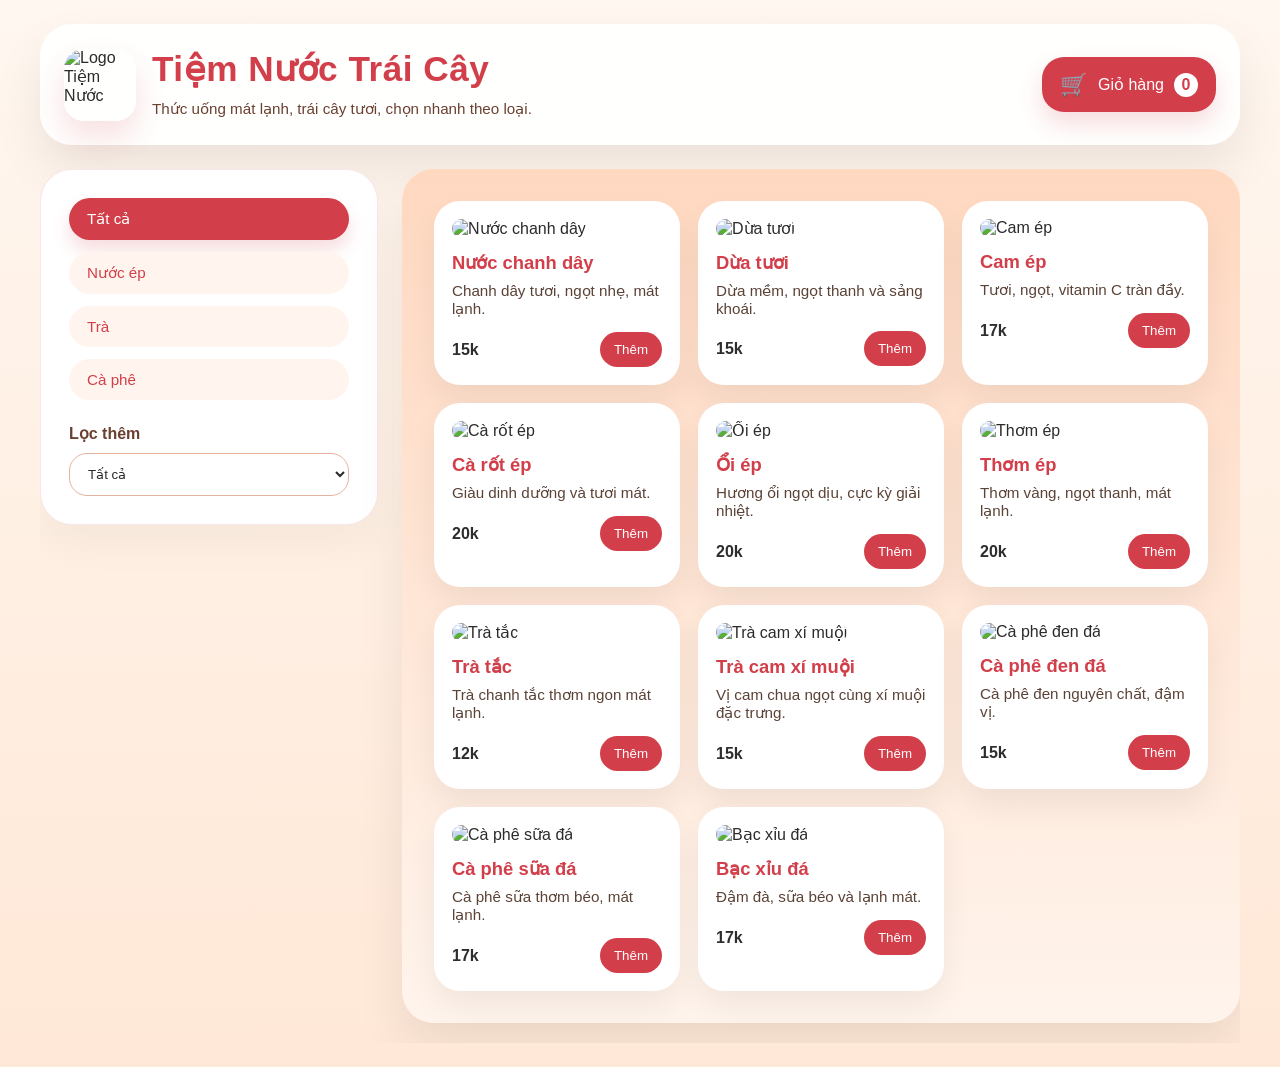
==== index.html @ 35d9d75a "Rename index to index.html" ====
<!DOCTYPE html>
<html lang="vi">
<head>
  <meta charset="UTF-8">
  <title>Tiệm Nước Trái Cây</title>
  <style>
    .layout-content {
      display:flex;
      justify-content:center;
      align-items:flex-start;
      gap:24px;
      margin-top:24px;
      overflow-x:auto;
      padding-bottom:20px;
    }
    .layout-content > * {
      flex-shrink:0;
    }
    .filter-btn {
      border:none;
      border-radius:999px;
      padding:12px 18px;
      background:#fff5ee;
      color:#d23f4a;
      cursor:pointer;
      font-size:0.95rem;
      text-align:left;
      transition:all .2s ease;
      width:100%;
    }
    .filter-btn.active {
      background:#d23f4a;
      color:#fff;
      box-shadow:0 10px 18px rgba(210,63,74,0.18);
    }
    .filter-btn:hover {
      background:#f9e1dc;
    }
    @media (max-width:920px) {
      .layout-content {
        padding-bottom:12px;
      }
      .filter-btn {
        padding:12px 16px;
      }
      main {
        min-width:320px;
      }
    }
  </style>
</head>
<body style="margin:0;padding:0;font-family:Arial,sans-serif;background:linear-gradient(180deg,#fff7f0,#ffe8d7);color:#2b2b2b;">
  <div style="max-width:1200px;margin:0 auto;padding:24px;">
    <div style="display:flex;align-items:center;justify-content:space-between;gap:16px;flex-wrap:wrap;padding:24px;background:rgba(255,255,255,0.96);border-radius:32px;box-shadow:0 24px 50px rgba(0,0,0,0.08);">
      <div style="display:flex;align-items:center;gap:16px;">
        <img src="https://th.bing.com/th/id/OIP.J33JmvIC4Eu_Cgkf01WVtgHaFj?w=240&h=180&c=7&r=0&o=7&pid=1.7&rm=3" alt="Logo Tiệm Nước" style="width:72px;height:72px;object-fit:cover;border-radius:20px;box-shadow:0 16px 30px rgba(210,63,74,0.16);">
        <div>
          <h1 style="margin:0;font-size:2.2rem;color:#d23f4a;letter-spacing:0.5px;">Tiệm Nước Trái Cây</h1>
          <p style="margin:8px 0 0;font-size:0.95rem;line-height:1.6;color:#6b4031;">Thức uống mát lạnh, trái cây tươi, chọn nhanh theo loại.</p>
        </div>
      </div>
      <button id="cartToggle" onclick="toggleCart()" style="border:none;border-radius:22px;padding:14px 18px;background:#d23f4a;color:#fff;font-size:1rem;cursor:pointer;display:flex;align-items:center;gap:10px;box-shadow:0 12px 24px rgba(210,63,74,0.18);">
        <span style="font-size:1.4rem;">🛒</span>
        Giỏ hàng
        <span id="cartCount" style="min-width:24px;height:24px;border-radius:999px;background:#fff;color:#d23f4a;display:inline-flex;align-items:center;justify-content:center;font-weight:700;">0</span>
      </button>
    </div>

    <div class="layout-content">
      <aside style="flex:0 0 280px;min-width:260px;align-self:flex-start;background:#ffffff;border:1px solid rgba(210,63,74,0.12);border-radius:32px;box-shadow:0 20px 40px rgba(0,0,0,0.04);padding:28px;">
        <div style="display:flex;flex-direction:column;gap:12px;">
          <button class="filter-btn active" data-filter="all" onclick="setFilter('all')">Tất cả</button>
          <button class="filter-btn" data-filter="nuocep" onclick="setFilter('nuocep')">Nước ép</button>
          <button class="filter-btn" data-filter="tra" onclick="setFilter('tra')">Trà</button>
          <button class="filter-btn" data-filter="caphe" onclick="setFilter('caphe')">Cà phê</button>
        </div>
        <div style="margin-top:24px;display:flex;flex-direction:column;gap:10px;">
          <span style="font-weight:700;color:#6b4031;">Lọc thêm</span>
          <select id="menuFilter" onchange="filterMenu()" style="border:1px solid #e6b39c;border-radius:18px;padding:12px 14px;background:#fff;color:#2b2b2b;outline:none;">
            <option value="all">Tất cả</option>
            <option value="nuocep">Nước ép</option>
            <option value="tra">Trà</option>
            <option value="caphe">Cà phê</option>
          </select>
        </div>
      </aside>
      <main style="flex:1 1 760px;min-width:360px;max-width:780px;background:linear-gradient(180deg,#ffd8c0,#fff4ec);border-radius:32px;box-shadow:0 24px 50px rgba(0,0,0,0.08);padding:32px;">
        <div style="display:grid;grid-template-columns:repeat(auto-fit,minmax(220px,1fr));gap:18px;">
          <div data-type="nuocep" style="background:#ffffff;border-radius:26px;padding:18px;box-shadow:0 16px 32px rgba(0,0,0,0.06);">
            <img src="https://th.bing.com/th/id/OIP.jwuM4VEmPQnR3x4G4Q0QvgHaG9?w=169&h=180&c=7&r=0&o=7&pid=1.7&rm=3" alt="Nước chanh dây" style="width:100%;height:160px;object-fit:cover;border-radius:18px;margin-bottom:14px;">
            <h3 style="margin:0 0 8px;font-size:1.15rem;color:#d23f4a;">Nước chanh dây</h3>
            <p style="margin:0 0 14px;font-size:0.95rem;color:#5b4236;">Chanh dây tươi, ngọt nhẹ, mát lạnh.</p>
            <div style="display:flex;align-items:center;justify-content:space-between;">
              <span style="font-weight:700;color:#2d2d2d;">15k</span>
              <button onclick="addToCart(1)" style="border:none;border-radius:18px;padding:10px 14px;background:#d23f4a;color:#fff;cursor:pointer;">Thêm</button>
            </div>
          </div>

          <div data-type="nuocep" style="background:#ffffff;border-radius:26px;padding:18px;box-shadow:0 16px 32px rgba(0,0,0,0.06);">
            <img src="https://th.bing.com/th/id/OIP.JiEyyrwuKXGueAkPKhQmHQHaEe?w=270&h=180&c=7&r=0&o=7&pid=1.7&rm=3" alt="Dừa tươi" style="width:100%;height:160px;object-fit:cover;border-radius:18px;margin-bottom:14px;">
            <h3 style="margin:0 0 8px;font-size:1.15rem;color:#d23f4a;">Dừa tươi</h3>
            <p style="margin:0 0 14px;font-size:0.95rem;color:#5b4236;">Dừa mềm, ngọt thanh và sảng khoái.</p>
            <div style="display:flex;align-items:center;justify-content:space-between;">
              <span style="font-weight:700;color:#2d2d2d;">15k</span>
              <button onclick="addToCart(2)" style="border:none;border-radius:18px;padding:10px 14px;background:#d23f4a;color:#fff;cursor:pointer;">Thêm</button>
            </div>
          </div>

          <div data-type="nuocep" style="background:#ffffff;border-radius:26px;padding:18px;box-shadow:0 16px 32px rgba(0,0,0,0.06);">
            <img src="https://th.bing.com/th/id/OIP.hlACdrWMzdIUoNM8AUCiGAHaHa?w=172&h=180&c=7&r=0&o=7&pid=1.7&rm=3" alt="Cam ép" style="width:100%;height:160px;object-fit:cover;border-radius:18px;margin-bottom:14px;">
            <h3 style="margin:0 0 8px;font-size:1.15rem;color:#d23f4a;">Cam ép</h3>
            <p style="margin:0 0 14px;font-size:0.95rem;color:#5b4236;">Tươi, ngọt, vitamin C tràn đầy.</p>
            <div style="display:flex;align-items:center;justify-content:space-between;">
              <span style="font-weight:700;color:#2d2d2d;">17k</span>
              <button onclick="addToCart(3)" style="border:none;border-radius:18px;padding:10px 14px;background:#d23f4a;color:#fff;cursor:pointer;">Thêm</button>
            </div>
          </div>

          <div data-type="nuocep" style="background:#ffffff;border-radius:26px;padding:18px;box-shadow:0 16px 32px rgba(0,0,0,0.06);">
            <img src="https://th.bing.com/th/id/OIP.qPPpiTloRExidFSoCx5R-QHaHa?w=177&h=180&c=7&r=0&o=7&pid=1.7&rm=3" alt="Cà rốt ép" style="width:100%;height:160px;object-fit:cover;border-radius:18px;margin-bottom:14px;">
            <h3 style="margin:0 0 8px;font-size:1.15rem;color:#d23f4a;">Cà rốt ép</h3>
            <p style="margin:0 0 14px;font-size:0.95rem;color:#5b4236;">Giàu dinh dưỡng và tươi mát.</p>
            <div style="display:flex;align-items:center;justify-content:space-between;">
              <span style="font-weight:700;color:#2d2d2d;">20k</span>
              <button onclick="addToCart(4)" style="border:none;border-radius:18px;padding:10px 14px;background:#d23f4a;color:#fff;cursor:pointer;">Thêm</button>
            </div>
          </div>

          <div data-type="nuocep" style="background:#ffffff;border-radius:26px;padding:18px;box-shadow:0 16px 32px rgba(0,0,0,0.06);">
            <img src="https://th.bing.com/th/id/OIP.dxMhvCuyzil9_KO-MO6NgAHaHa?w=168&h=180&c=7&r=0&o=7&pid=1.7&rm=3" alt="Ổi ép" style="width:100%;height:160px;object-fit:cover;border-radius:18px;margin-bottom:14px;">
            <h3 style="margin:0 0 8px;font-size:1.15rem;color:#d23f4a;">Ổi ép</h3>
            <p style="margin:0 0 14px;font-size:0.95rem;color:#5b4236;">Hương ổi ngọt dịu, cực kỳ giải nhiệt.</p>
            <div style="display:flex;align-items:center;justify-content:space-between;">
              <span style="font-weight:700;color:#2d2d2d;">20k</span>
              <button onclick="addToCart(5)" style="border:none;border-radius:18px;padding:10px 14px;background:#d23f4a;color:#fff;cursor:pointer;">Thêm</button>
            </div>
          </div>

          <div data-type="nuocep" style="background:#ffffff;border-radius:26px;padding:18px;box-shadow:0 16px 32px rgba(0,0,0,0.06);">
            <img src="https://th.bing.com/th/id/OIP.6v3L7WFqKF0flKSfbwd4mgHaHa?w=169&h=180&c=7&r=0&o=7&pid=1.7&rm=3" alt="Thơm ép" style="width:100%;height:160px;object-fit:cover;border-radius:18px;margin-bottom:14px;">
            <h3 style="margin:0 0 8px;font-size:1.15rem;color:#d23f4a;">Thơm ép</h3>
            <p style="margin:0 0 14px;font-size:0.95rem;color:#5b4236;">Thơm vàng, ngọt thanh, mát lạnh.</p>
            <div style="display:flex;align-items:center;justify-content:space-between;">
              <span style="font-weight:700;color:#2d2d2d;">20k</span>
              <button onclick="addToCart(6)" style="border:none;border-radius:18px;padding:10px 14px;background:#d23f4a;color:#fff;cursor:pointer;">Thêm</button>
            </div>
          </div>

          <div data-type="tra" style="background:#ffffff;border-radius:26px;padding:18px;box-shadow:0 16px 32px rgba(0,0,0,0.06);">
            <img src="https://th.bing.com/th/id/OIP.B-AR5C_JGCEeHVrVWMo_ZQHaGN?w=221&h=185&c=7&r=0&o=7&pid=1.7&rm=3" alt="Trà tắc" style="width:100%;height:160px;object-fit:cover;border-radius:18px;margin-bottom:14px;">
            <h3 style="margin:0 0 8px;font-size:1.15rem;color:#d23f4a;">Trà tắc</h3>
            <p style="margin:0 0 14px;font-size:0.95rem;color:#5b4236;">Trà chanh tắc thơm ngon mát lạnh.</p>
            <div style="display:flex;align-items:center;justify-content:space-between;">
              <span style="font-weight:700;color:#2d2d2d;">12k</span>
              <button onclick="addToCart(7)" style="border:none;border-radius:18px;padding:10px 14px;background:#d23f4a;color:#fff;cursor:pointer;">Thêm</button>
            </div>
          </div>

          <div data-type="tra" style="background:#ffffff;border-radius:26px;padding:18px;box-shadow:0 16px 32px rgba(0,0,0,0.06);">
            <img src="https://th.bing.com/th/id/OIP.jS9dQAaBUliE9P_aq2gpVgHaHa?w=187&h=187&c=7&r=0&o=7&pid=1.7&rm=3" alt="Trà cam xí muội" style="width:100%;height:160px;object-fit:cover;border-radius:18px;margin-bottom:14px;">
            <h3 style="margin:0 0 8px;font-size:1.15rem;color:#d23f4a;">Trà cam xí muội</h3>
            <p style="margin:0 0 14px;font-size:0.95rem;color:#5b4236;">Vị cam chua ngọt cùng xí muội đặc trưng.</p>
            <div style="display:flex;align-items:center;justify-content:space-between;">
              <span style="font-weight:700;color:#2d2d2d;">15k</span>
              <button onclick="addToCart(8)" style="border:none;border-radius:18px;padding:10px 14px;background:#d23f4a;color:#fff;cursor:pointer;">Thêm</button>
            </div>
          </div>

          <div data-type="caphe" style="background:#ffffff;border-radius:26px;padding:18px;box-shadow:0 16px 32px rgba(0,0,0,0.06);">
            <img src="https://th.bing.com/th/id/OIP.UpnafN6KCbFifo2Z20qZAwHaHa?w=220&h=220&c=7&r=0&o=7&pid=1.7&rm=3" alt="Cà phê đen đá" style="width:100%;height:160px;object-fit:cover;border-radius:18px;margin-bottom:14px;">
            <h3 style="margin:0 0 8px;font-size:1.15rem;color:#d23f4a;">Cà phê đen đá</h3>
            <p style="margin:0 0 14px;font-size:0.95rem;color:#5b4236;">Cà phê đen nguyên chất, đậm vị.</p>
            <div style="display:flex;align-items:center;justify-content:space-between;">
              <span style="font-weight:700;color:#2d2d2d;">15k</span>
              <button onclick="addToCart(9)" style="border:none;border-radius:18px;padding:10px 14px;background:#d23f4a;color:#fff;cursor:pointer;">Thêm</button>
            </div>
          </div>

          <div data-type="caphe" style="background:#ffffff;border-radius:26px;padding:18px;box-shadow:0 16px 32px rgba(0,0,0,0.06);">
            <img src="https://th.bing.com/th/id/OIP.-kwobbU7-_CkAir5ejO4vgHaFy?w=223&h=180&c=7&r=0&o=7&pid=1.7&rm=3" alt="Cà phê sữa đá" style="width:100%;height:160px;object-fit:cover;border-radius:18px;margin-bottom:14px;">
            <h3 style="margin:0 0 8px;font-size:1.15rem;color:#d23f4a;">Cà phê sữa đá</h3>
            <p style="margin:0 0 14px;font-size:0.95rem;color:#5b4236;">Cà phê sữa thơm béo, mát lạnh.</p>
            <div style="display:flex;align-items:center;justify-content:space-between;">
              <span style="font-weight:700;color:#2d2d2d;">17k</span>
              <button onclick="addToCart(10)" style="border:none;border-radius:18px;padding:10px 14px;background:#d23f4a;color:#fff;cursor:pointer;">Thêm</button>
            </div>
          </div>

          <div data-type="caphe" style="background:#ffffff;border-radius:26px;padding:18px;box-shadow:0 16px 32px rgba(0,0,0,0.06);">
            <img src="https://th.bing.com/th/id/OIP.xYqI-RkLi3UaRXbtypn37wHaHa?w=198&h=198&c=7&r=0&o=7&pid=1.7&rm=3" alt="Bạc xỉu đá" style="width:100%;height:160px;object-fit:cover;border-radius:18px;margin-bottom:14px;">
            <h3 style="margin:0 0 8px;font-size:1.15rem;color:#d23f4a;">Bạc xỉu đá</h3>
            <p style="margin:0 0 14px;font-size:0.95rem;color:#5b4236;">Đậm đà, sữa béo và lạnh mát.</p>
            <div style="display:flex;align-items:center;justify-content:space-between;">
              <span style="font-weight:700;color:#2d2d2d;">17k</span>
              <button onclick="addToCart(11)" style="border:none;border-radius:18px;padding:10px 14px;background:#d23f4a;color:#fff;cursor:pointer;">Thêm</button>
            </div>
          </div>
        </div>
      </div>

    </div>
  </div>

  <div id="cartOverlay" style="display:none;position:fixed;inset:0;background:rgba(0,0,0,0.45);backdrop-filter:blur(3px);z-index:999;align-items:center;justify-content:center;padding:24px;">
    <div style="width:100%;max-width:420px;background:#ffffff;border-radius:32px;box-shadow:0 32px 72px rgba(0,0,0,0.18);padding:28px;position:relative;">
      <button onclick="toggleCart()" style="position:absolute;top:18px;right:18px;border:none;background:transparent;color:#d23f4a;font-size:1.6rem;cursor:pointer;">×</button>
      <h2 style="margin:0 0 14px;font-size:1.7rem;color:#d23f4a;">Giỏ hàng</h2>
      <div id="cartItems" style="min-height:260px;"></div>
      <div style="margin-top:18px;padding:18px;border-radius:24px;background:#fff0e8;color:#6b3d35;">
        <p style="margin:0 0 8px;font-weight:700;font-size:1rem;">Tổng cộng</p>
        <p id="cartTotal" style="margin:0;font-size:1.6rem;">0k</p>
      </div>
      <button id="checkoutBtn" onclick="checkout()" style="width:100%;margin-top:18px;border:none;border-radius:24px;padding:16px 0;background:#d23f4a;color:#ffffff;font-size:1rem;cursor:pointer;">Thanh toán</button>
      <div id="checkoutMessage" style="margin-top:16px;padding:14px;border-radius:20px;background:#f8fff4;color:#2f6622;display:none;"></div>
    </div>
  </div>

  <script>
    const items = [
      {id:1,name:'Nước chanh dây',price:15},
      {id:2,name:'Dừa tươi',price:15},
      {id:3,name:'Cam ép',price:17},
      {id:4,name:'Cà rốt ép',price:20},
      {id:5,name:'Ổi ép',price:20},
      {id:6,name:'Thơm ép',price:20},
      {id:7,name:'Trà tắc',price:12},
      {id:8,name:'Trà cam xí muội',price:15},
      {id:9,name:'Cà phê đen đá',price:15},
      {id:10,name:'Cà phê sữa đá',price:17},
      {id:11,name:'Bạc xỉu đá',price:17}
    ];
    const cart = {};
    const cartItemsEl = document.getElementById('cartItems');
    const cartTotalEl = document.getElementById('cartTotal');
    const checkoutMessageEl = document.getElementById('checkoutMessage');
    const cartOverlayEl = document.getElementById('cartOverlay');
    const cartCountEl = document.getElementById('cartCount');
    const menuFilterEl = document.getElementById('menuFilter');
    const productCards = document.querySelectorAll('[data-type]');
    const filterButtons = document.querySelectorAll('.filter-btn');

    function setFilter(type) {
      menuFilterEl.value = type;
      updateFilterButtons(type);
      filterMenu();
    }

    function updateFilterButtons(type) {
      filterButtons.forEach(btn => {
        btn.classList.toggle('active', btn.dataset.filter === type);
      });
    }

    function filterMenu() {
      const type = menuFilterEl.value;
      updateFilterButtons(type);
      productCards.forEach(card => {
        card.style.display = type === 'all' || card.dataset.type === type ? 'block' : 'none';
      });
    }

    function renderCart() {
      const entries = Object.entries(cart);
      if (entries.length === 0) {
        cartItemsEl.innerHTML = '<p style="margin:0;color:#6f5a52;">Giỏ hàng trống. Chọn món bạn thích nhé!</p>';
      } else {
        cartItemsEl.innerHTML = entries.map(([id, qty]) => {
          const item = items.find(i => i.id === Number(id));
          return '<div style="margin-bottom:14px;padding:14px;border-radius:22px;background:#fff4ea;display:flex;align-items:center;justify-content:space-between;">' +
            '<div><div style="font-weight:700;color:#2d2d2d;">' + item.name + '</div>' +
            '<div style="font-size:0.9rem;color:#6b4a42;margin-top:4px;">' + qty + ' x ' + item.price + 'k</div></div>' +
            '<div style="display:flex;align-items:center;gap:8px;">' +
            '<button onclick="removeFromCart(' + item.id + ')" style="border:none;border-radius:14px;padding:8px 10px;background:#ffb4a0;color:#7a3028;cursor:pointer;">-</button>' +
            '<button onclick="addToCart(' + item.id + ')" style="border:none;border-radius:14px;padding:8px 10px;background:#d23f4a;color:#fff;cursor:pointer;">+</button>' +
            '</div></div>';
        }).join('');
      }
      const total = entries.reduce((sum,[id,qty]) => {
        const item = items.find(i => i.id === Number(id));
        return sum + item.price * qty;
      }, 0);
      cartTotalEl.textContent = total + 'k';
      cartCountEl.textContent = entries.reduce((sum,[,qty]) => sum + qty, 0);
      checkoutMessageEl.style.display = 'none';
    }

    function addToCart(id) {
      cart[id] = (cart[id] || 0) + 1;
      renderCart();
    }

    function removeFromCart(id) {
      if (!cart[id]) return;
      cart[id]--;
      if (cart[id] === 0) delete cart[id];
      renderCart();
    }

    function toggleCart() {
      cartOverlayEl.style.display = cartOverlayEl.style.display === 'flex' ? 'none' : 'flex';
    }

    function checkout() {
      const entries = Object.entries(cart);
      if (entries.length === 0) {
        checkoutMessageEl.style.display = 'block';
        checkoutMessageEl.textContent = 'Giỏ hàng trống, vui lòng thêm món trước khi thanh toán.';
        checkoutMessageEl.style.background = '#fff2f2';
        checkoutMessageEl.style.color = '#9d2a2a';
        return;
      }
      let summary = 'Bạn đã đặt:\n';
      let total = 0;
      entries.forEach(([id,qty]) => {
        const item = items.find(i => i.id === Number(id));
        summary += qty + ' x ' + item.name + ' (' + item.price + 'k)\n';
        total += item.price * qty;
      });
      summary += 'Tổng: ' + total + 'k';
      checkoutMessageEl.style.display = 'block';
      checkoutMessageEl.style.background = '#f0fff3';
      checkoutMessageEl.style.color = '#1f5d28';
      checkoutMessageEl.textContent = 'Cảm ơn bạn đã mua hàng! ' + summary.replace(/\n/g, ' • ');
      Object.keys(cart).forEach(k => delete cart[k]);
      renderCart();
    }

    renderCart();
    filterMenu();
  </script>
</body>
</html>
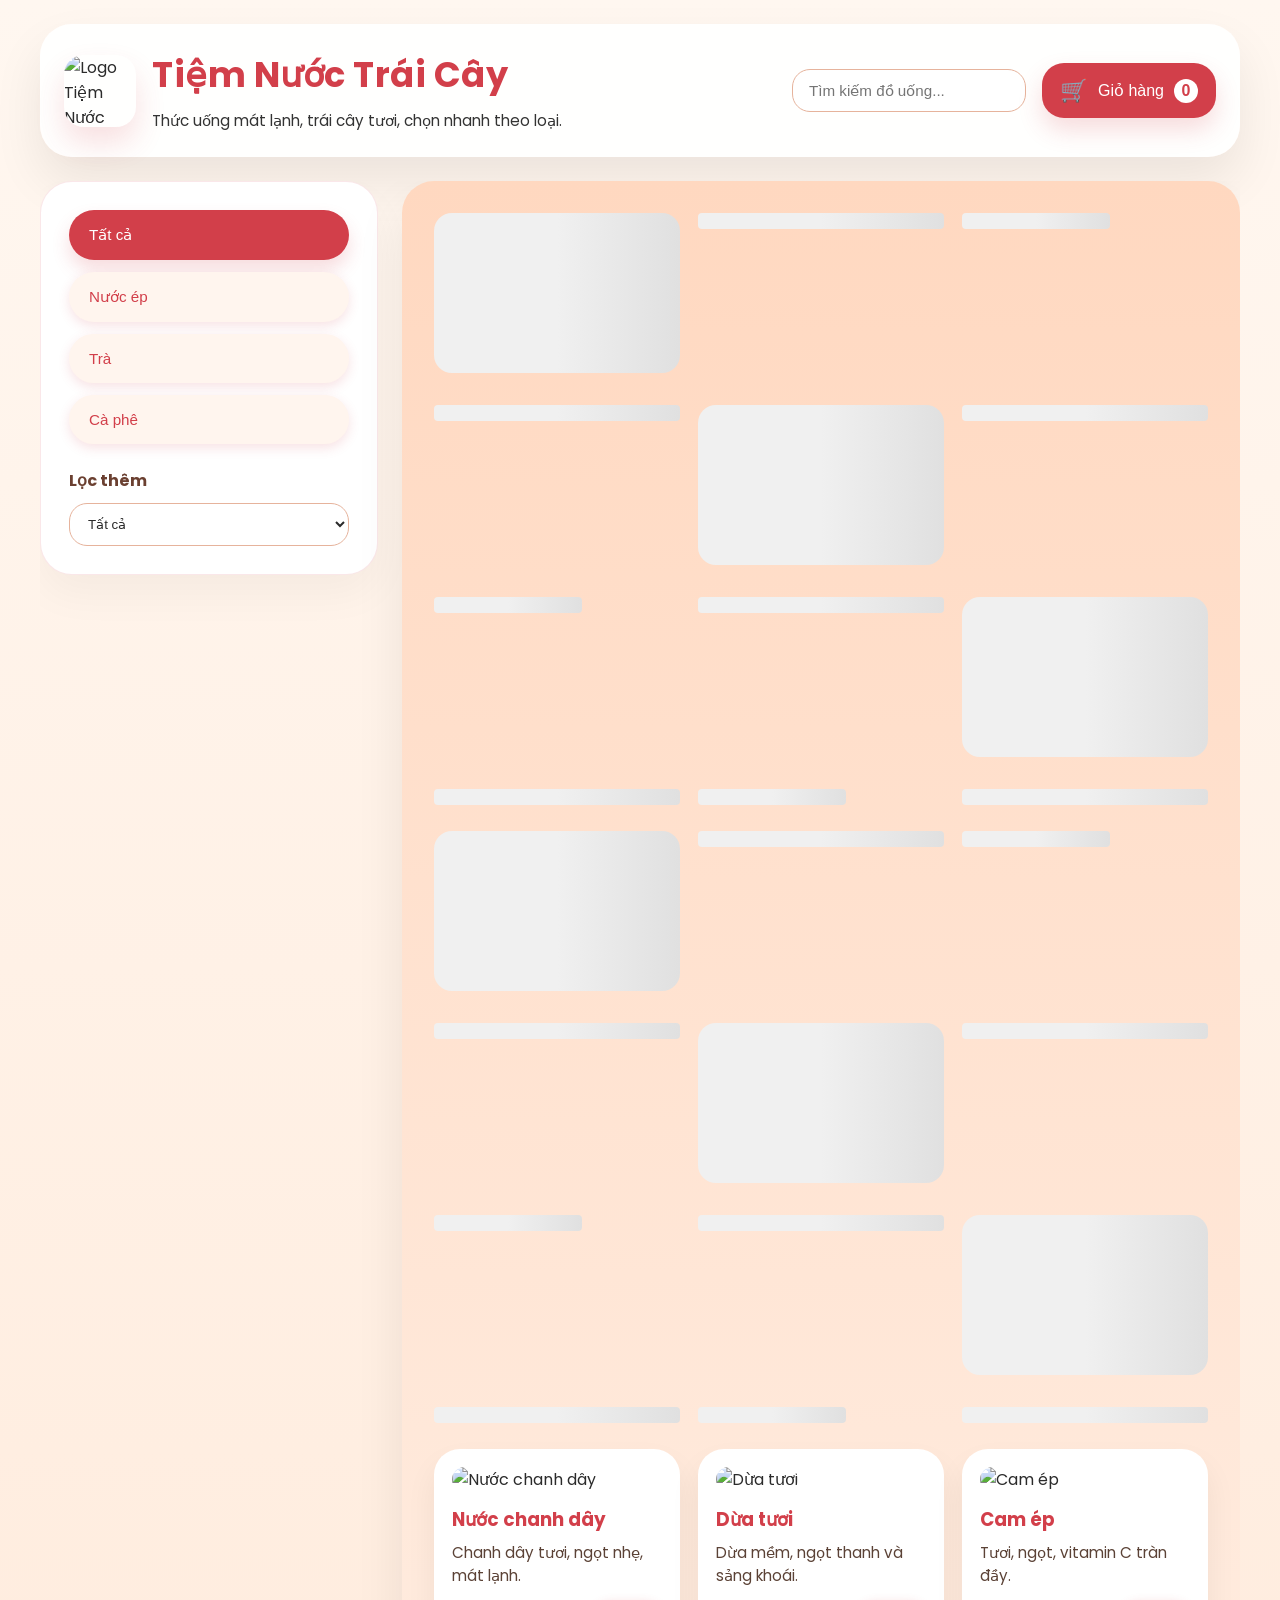
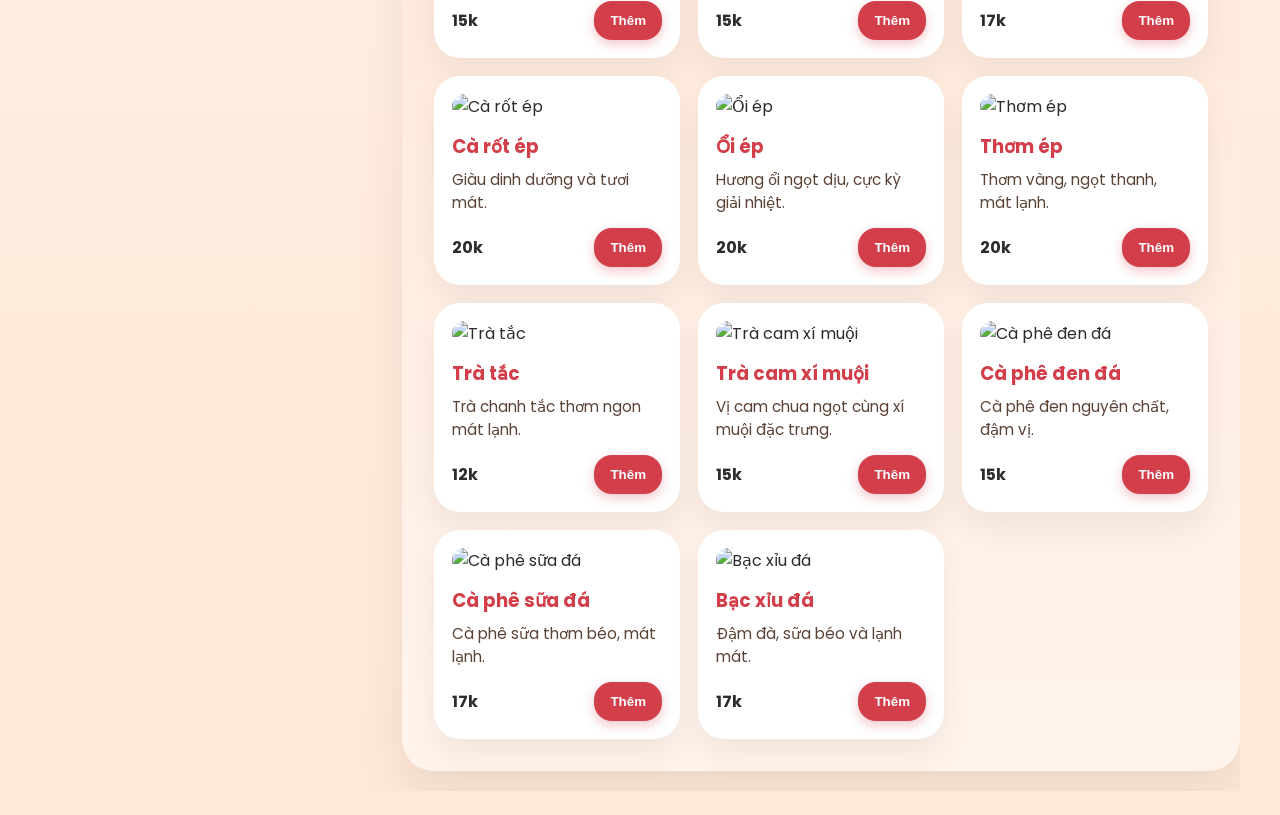
==== commit e84be3e2: "Enhance UI with styles and search functionality Updated styles and structure for improved UI. Added " ====
--- a/index.html
+++ b/index.html
@@ -3,6 +3,7 @@
 <head>
   <meta charset="UTF-8">
   <title>Tiệm Nước Trái Cây</title>
+  <link href="https://fonts.googleapis.com/css2?family=Poppins:wght@400;500;600;700&display=swap" rel="stylesheet">
   <style>
     .layout-content {
       display:flex;
@@ -19,14 +20,15 @@
     .filter-btn {
       border:none;
       border-radius:999px;
-      padding:12px 18px;
+      padding:16px 20px;
       background:#fff5ee;
       color:#d23f4a;
       cursor:pointer;
       font-size:0.95rem;
       text-align:left;
-      transition:all .2s ease;
+      transition:all .3s ease;
       width:100%;
+      box-shadow:0 4px 12px rgba(210,63,74,0.15);
     }
     .filter-btn.active {
       background:#d23f4a;
@@ -35,35 +37,120 @@
     }
     .filter-btn:hover {
       background:#f9e1dc;
+      transform: scale(1.05);
+    }
+    .add-btn {
+      border:none;
+      border-radius:18px;
+      padding:12px 16px;
+      background:#d23f4a;
+      color:#fff;
+      cursor:pointer;
+      font-weight:600;
+      transition:all .3s ease;
+      box-shadow:0 4px 12px rgba(210,63,74,0.3);
+    }
+    .add-btn:hover {
+      transform: scale(1.05);
+      box-shadow:0 6px 20px rgba(210,63,74,0.4);
+    }
+    div[data-type] {
+      box-shadow:0 8px 24px rgba(0,0,0,0.1);
+    }
+    .search-input {
+      border:1px solid #e6b39c;
+      border-radius:18px;
+      padding:12px 16px;
+      background:#fff;
+      color:#2b2b2b;
+      outline:none;
+      font-size:0.95rem;
+      width:200px;
+      transition:all .3s ease;
+    }
+    .search-input:focus {
+      border-color:#d23f4a;
+      box-shadow:0 0 0 3px rgba(210,63,74,0.1);
+    }
+    .skeleton {
+      background:linear-gradient(90deg, #f0f0f0 25%, #e0e0e0 50%, #f0f0f0 75%);
+      background-size:200% 100%;
+      animation:skeleton-loading 1.5s infinite;
+    }
+    @keyframes skeleton-loading {
+      0% { background-position:200% 0; }
+      100% { background-position:-200% 0; }
+    }
+    .skeleton-card {
+      height:160px;
+      border-radius:18px;
+      margin-bottom:14px;
+    }
+    .skeleton-text {
+      height:1rem;
+      border-radius:4px;
+      margin-bottom:8px;
+    }
+    .skeleton-text.short {
+      width:60%;
     }
     @media (max-width:920px) {
       .layout-content {
         padding-bottom:12px;
       }
       .filter-btn {
-        padding:12px 16px;
+        padding:16px 18px;
       }
       main {
         min-width:320px;
       }
+      .search-input {
+        width:150px;
+      }
+    }
+    @media (max-width:768px) {
+      .layout-content {
+        flex-direction:column;
+        gap:20px;
+      }
+      aside {
+        flex:0 0 auto;
+        width:100%;
+        min-width:0;
+      }
+      main {
+        flex:1 1 auto;
+        min-width:0;
+      }
+      main > div {
+        grid-template-columns:repeat(auto-fit,minmax(180px,1fr));
+        gap:16px;
+      }
+      .search-input {
+        width:100%;
+        max-width:300px;
+      }
     }
   </style>
 </head>
-<body style="margin:0;padding:0;font-family:Arial,sans-serif;background:linear-gradient(180deg,#fff7f0,#ffe8d7);color:#2b2b2b;">
+<body style="margin:0;padding:0;font-family:'Poppins',Arial,sans-serif;background:linear-gradient(180deg,#fff7f0,#ffe8d7);color:#2b2b2b;">
   <div style="max-width:1200px;margin:0 auto;padding:24px;">
     <div style="display:flex;align-items:center;justify-content:space-between;gap:16px;flex-wrap:wrap;padding:24px;background:rgba(255,255,255,0.96);border-radius:32px;box-shadow:0 24px 50px rgba(0,0,0,0.08);">
       <div style="display:flex;align-items:center;gap:16px;">
-        <img src="https://th.bing.com/th/id/OIP.J33JmvIC4Eu_Cgkf01WVtgHaFj?w=240&h=180&c=7&r=0&o=7&pid=1.7&rm=3" alt="Logo Tiệm Nước" style="width:72px;height:72px;object-fit:cover;border-radius:20px;box-shadow:0 16px 30px rgba(210,63,74,0.16);">
+        <img src="https://th.bing.com/th/id/OIP.J33JmvIC4Eu_Cgkf01WVtgHaFj?w=240&h=180&c=7&r=0&o=7&pid=1.7&rm=3" alt="Logo Tiệm Nước Trái Cây" style="width:72px;height:72px;object-fit:cover;border-radius:20px;box-shadow:0 16px 30px rgba(210,63,74,0.16);">
         <div>
           <h1 style="margin:0;font-size:2.2rem;color:#d23f4a;letter-spacing:0.5px;">Tiệm Nước Trái Cây</h1>
-          <p style="margin:8px 0 0;font-size:0.95rem;line-height:1.6;color:#6b4031;">Thức uống mát lạnh, trái cây tươi, chọn nhanh theo loại.</p>
+          <p style="margin:8px 0 0;font-size:0.95rem;line-height:1.6;color:#333;">Thức uống mát lạnh, trái cây tươi, chọn nhanh theo loại.</p>
         </div>
       </div>
-      <button id="cartToggle" onclick="toggleCart()" style="border:none;border-radius:22px;padding:14px 18px;background:#d23f4a;color:#fff;font-size:1rem;cursor:pointer;display:flex;align-items:center;gap:10px;box-shadow:0 12px 24px rgba(210,63,74,0.18);">
-        <span style="font-size:1.4rem;">🛒</span>
-        Giỏ hàng
-        <span id="cartCount" style="min-width:24px;height:24px;border-radius:999px;background:#fff;color:#d23f4a;display:inline-flex;align-items:center;justify-content:center;font-weight:700;">0</span>
-      </button>
+      <div style="display:flex;align-items:center;gap:16px;">
+        <input type="text" id="searchInput" class="search-input" placeholder="Tìm kiếm đồ uống..." aria-label="Tìm kiếm đồ uống">
+        <button id="cartToggle" onclick="toggleCart()" style="border:none;border-radius:22px;padding:14px 18px;background:#d23f4a;color:#fff;font-size:1rem;cursor:pointer;display:flex;align-items:center;gap:10px;box-shadow:0 12px 24px rgba(210,63,74,0.18);" aria-label="Mở giỏ hàng">
+          <span style="font-size:1.4rem;">🛒</span>
+          Giỏ hàng
+          <span id="cartCount" style="min-width:24px;height:24px;border-radius:999px;background:#fff;color:#d23f4a;display:inline-flex;align-items:center;justify-content:center;font-weight:700;" aria-label="Số lượng trong giỏ hàng">0</span>
+        </button>
+      </div>
     </div>
 
     <div class="layout-content">
@@ -86,13 +173,37 @@
       </aside>
       <main style="flex:1 1 760px;min-width:360px;max-width:780px;background:linear-gradient(180deg,#ffd8c0,#fff4ec);border-radius:32px;box-shadow:0 24px 50px rgba(0,0,0,0.08);padding:32px;">
         <div style="display:grid;grid-template-columns:repeat(auto-fit,minmax(220px,1fr));gap:18px;">
+          <div class="skeleton-card skeleton"></div>
+          <div class="skeleton-text skeleton"></div>
+          <div class="skeleton-text short skeleton"></div>
+          <div class="skeleton-text skeleton"></div>
+          <div class="skeleton-card skeleton"></div>
+          <div class="skeleton-text skeleton"></div>
+          <div class="skeleton-text short skeleton"></div>
+          <div class="skeleton-text skeleton"></div>
+          <div class="skeleton-card skeleton"></div>
+          <div class="skeleton-text skeleton"></div>
+          <div class="skeleton-text short skeleton"></div>
+          <div class="skeleton-text skeleton"></div>
+          <div class="skeleton-card skeleton"></div>
+          <div class="skeleton-text skeleton"></div>
+          <div class="skeleton-text short skeleton"></div>
+          <div class="skeleton-text skeleton"></div>
+          <div class="skeleton-card skeleton"></div>
+          <div class="skeleton-text skeleton"></div>
+          <div class="skeleton-text short skeleton"></div>
+          <div class="skeleton-text skeleton"></div>
+          <div class="skeleton-card skeleton"></div>
+          <div class="skeleton-text skeleton"></div>
+          <div class="skeleton-text short skeleton"></div>
+          <div class="skeleton-text skeleton"></div>
           <div data-type="nuocep" style="background:#ffffff;border-radius:26px;padding:18px;box-shadow:0 16px 32px rgba(0,0,0,0.06);">
             <img src="https://th.bing.com/th/id/OIP.jwuM4VEmPQnR3x4G4Q0QvgHaG9?w=169&h=180&c=7&r=0&o=7&pid=1.7&rm=3" alt="Nước chanh dây" style="width:100%;height:160px;object-fit:cover;border-radius:18px;margin-bottom:14px;">
             <h3 style="margin:0 0 8px;font-size:1.15rem;color:#d23f4a;">Nước chanh dây</h3>
             <p style="margin:0 0 14px;font-size:0.95rem;color:#5b4236;">Chanh dây tươi, ngọt nhẹ, mát lạnh.</p>
             <div style="display:flex;align-items:center;justify-content:space-between;">
               <span style="font-weight:700;color:#2d2d2d;">15k</span>
-              <button onclick="addToCart(1)" style="border:none;border-radius:18px;padding:10px 14px;background:#d23f4a;color:#fff;cursor:pointer;">Thêm</button>
+              <button onclick="addToCart(1)" class="add-btn">Thêm</button>
             </div>
           </div>
 
@@ -102,7 +213,7 @@
             <p style="margin:0 0 14px;font-size:0.95rem;color:#5b4236;">Dừa mềm, ngọt thanh và sảng khoái.</p>
             <div style="display:flex;align-items:center;justify-content:space-between;">
               <span style="font-weight:700;color:#2d2d2d;">15k</span>
-              <button onclick="addToCart(2)" style="border:none;border-radius:18px;padding:10px 14px;background:#d23f4a;color:#fff;cursor:pointer;">Thêm</button>
+              <button onclick="addToCart(2)" class="add-btn">Thêm</button>
             </div>
           </div>
 
@@ -112,7 +223,7 @@
             <p style="margin:0 0 14px;font-size:0.95rem;color:#5b4236;">Tươi, ngọt, vitamin C tràn đầy.</p>
             <div style="display:flex;align-items:center;justify-content:space-between;">
               <span style="font-weight:700;color:#2d2d2d;">17k</span>
-              <button onclick="addToCart(3)" style="border:none;border-radius:18px;padding:10px 14px;background:#d23f4a;color:#fff;cursor:pointer;">Thêm</button>
+              <button onclick="addToCart(3)" class="add-btn">Thêm</button>
             </div>
           </div>
 
@@ -122,7 +233,7 @@
             <p style="margin:0 0 14px;font-size:0.95rem;color:#5b4236;">Giàu dinh dưỡng và tươi mát.</p>
             <div style="display:flex;align-items:center;justify-content:space-between;">
               <span style="font-weight:700;color:#2d2d2d;">20k</span>
-              <button onclick="addToCart(4)" style="border:none;border-radius:18px;padding:10px 14px;background:#d23f4a;color:#fff;cursor:pointer;">Thêm</button>
+              <button onclick="addToCart(4)" class="add-btn">Thêm</button>
             </div>
           </div>
 
@@ -132,7 +243,7 @@
             <p style="margin:0 0 14px;font-size:0.95rem;color:#5b4236;">Hương ổi ngọt dịu, cực kỳ giải nhiệt.</p>
             <div style="display:flex;align-items:center;justify-content:space-between;">
               <span style="font-weight:700;color:#2d2d2d;">20k</span>
-              <button onclick="addToCart(5)" style="border:none;border-radius:18px;padding:10px 14px;background:#d23f4a;color:#fff;cursor:pointer;">Thêm</button>
+              <button onclick="addToCart(5)" class="add-btn">Thêm</button>
             </div>
           </div>
 
@@ -142,7 +253,7 @@
             <p style="margin:0 0 14px;font-size:0.95rem;color:#5b4236;">Thơm vàng, ngọt thanh, mát lạnh.</p>
             <div style="display:flex;align-items:center;justify-content:space-between;">
               <span style="font-weight:700;color:#2d2d2d;">20k</span>
-              <button onclick="addToCart(6)" style="border:none;border-radius:18px;padding:10px 14px;background:#d23f4a;color:#fff;cursor:pointer;">Thêm</button>
+              <button onclick="addToCart(6)" class="add-btn">Thêm</button>
             </div>
           </div>
 
@@ -152,7 +263,7 @@
             <p style="margin:0 0 14px;font-size:0.95rem;color:#5b4236;">Trà chanh tắc thơm ngon mát lạnh.</p>
             <div style="display:flex;align-items:center;justify-content:space-between;">
               <span style="font-weight:700;color:#2d2d2d;">12k</span>
-              <button onclick="addToCart(7)" style="border:none;border-radius:18px;padding:10px 14px;background:#d23f4a;color:#fff;cursor:pointer;">Thêm</button>
+              <button onclick="addToCart(7)" class="add-btn">Thêm</button>
             </div>
           </div>
 
@@ -162,7 +273,7 @@
             <p style="margin:0 0 14px;font-size:0.95rem;color:#5b4236;">Vị cam chua ngọt cùng xí muội đặc trưng.</p>
             <div style="display:flex;align-items:center;justify-content:space-between;">
               <span style="font-weight:700;color:#2d2d2d;">15k</span>
-              <button onclick="addToCart(8)" style="border:none;border-radius:18px;padding:10px 14px;background:#d23f4a;color:#fff;cursor:pointer;">Thêm</button>
+              <button onclick="addToCart(8)" class="add-btn">Thêm</button>
             </div>
           </div>
 
@@ -172,7 +283,7 @@
             <p style="margin:0 0 14px;font-size:0.95rem;color:#5b4236;">Cà phê đen nguyên chất, đậm vị.</p>
             <div style="display:flex;align-items:center;justify-content:space-between;">
               <span style="font-weight:700;color:#2d2d2d;">15k</span>
-              <button onclick="addToCart(9)" style="border:none;border-radius:18px;padding:10px 14px;background:#d23f4a;color:#fff;cursor:pointer;">Thêm</button>
+              <button onclick="addToCart(9)" class="add-btn">Thêm</button>
             </div>
           </div>
 
@@ -182,7 +293,7 @@
             <p style="margin:0 0 14px;font-size:0.95rem;color:#5b4236;">Cà phê sữa thơm béo, mát lạnh.</p>
             <div style="display:flex;align-items:center;justify-content:space-between;">
               <span style="font-weight:700;color:#2d2d2d;">17k</span>
-              <button onclick="addToCart(10)" style="border:none;border-radius:18px;padding:10px 14px;background:#d23f4a;color:#fff;cursor:pointer;">Thêm</button>
+              <button onclick="addToCart(10)" class="add-btn">Thêm</button>
             </div>
           </div>
 
@@ -192,7 +303,7 @@
             <p style="margin:0 0 14px;font-size:0.95rem;color:#5b4236;">Đậm đà, sữa béo và lạnh mát.</p>
             <div style="display:flex;align-items:center;justify-content:space-between;">
               <span style="font-weight:700;color:#2d2d2d;">17k</span>
-              <button onclick="addToCart(11)" style="border:none;border-radius:18px;padding:10px 14px;background:#d23f4a;color:#fff;cursor:pointer;">Thêm</button>
+              <button onclick="addToCart(11)" class="add-btn">Thêm</button>
             </div>
           </div>
         </div>
@@ -211,6 +322,21 @@
         <p id="cartTotal" style="margin:0;font-size:1.6rem;">0k</p>
       </div>
       <button id="checkoutBtn" onclick="checkout()" style="width:100%;margin-top:18px;border:none;border-radius:24px;padding:16px 0;background:#d23f4a;color:#ffffff;font-size:1rem;cursor:pointer;">Thanh toán</button>
+      <div id="paymentOptions" style="display:none;margin-top:18px;padding:18px;border-radius:24px;background:#fff4ea;color:#6b3d35;">
+        <p style="margin:0 0 12px;font-weight:700;font-size:1rem;color:#d23f4a;">Chọn phương thức thanh toán</p>
+        <div style="display:flex;gap:12px;flex-wrap:wrap;">
+          <button onclick="choosePayment('cash')" style="flex:1 1 140px;border:none;border-radius:20px;padding:12px 14px;background:#f0c6b5;color:#7a2a24;cursor:pointer;">Tiền mặt</button>
+          <button onclick="choosePayment('transfer')" style="flex:1 1 140px;border:none;border-radius:20px;padding:12px 14px;background:#d23f4a;color:#fff;cursor:pointer;">Chuyển khoản</button>
+        </div>
+        <div id="paymentDetails" style="display:none;margin-top:18px;padding:16px;border-radius:22px;background:#ffffff;border:1px solid rgba(210,63,74,0.16);">
+          <p style="margin:0 0 10px;font-weight:700;color:#d23f4a;">Chuyển khoản bằng mã QR</p>
+          <img id="qrImage" src="image/qr.png" alt="QR chuyển khoản" style="width:100%;max-width:240px;border-radius:18px;display:block;margin:0 auto 14px;">
+          <p style="margin:0;font-weight:700;">THAI VIET HOANG</p>
+          <p style="margin:4px 0 0;font-size:0.95rem;">Tài khoản: 102883045825</p>
+          <p style="margin:4px 0 0;font-size:0.95rem;">VietinBank - CN Lâm Đồng - PGD Phan Đình Phùng</p>
+          <button onclick="confirmTransfer()" style="margin-top:14px;width:100%;border:none;border-radius:20px;padding:12px 14px;background:#d23f4a;color:#fff;cursor:pointer;">Tôi đã chuyển khoản</button>
+        </div>
+      </div>
       <div id="checkoutMessage" style="margin-top:16px;padding:14px;border-radius:20px;background:#f8fff4;color:#2f6622;display:none;"></div>
     </div>
   </div>
@@ -233,11 +359,15 @@
     const cartItemsEl = document.getElementById('cartItems');
     const cartTotalEl = document.getElementById('cartTotal');
     const checkoutMessageEl = document.getElementById('checkoutMessage');
+    const paymentOptionsEl = document.getElementById('paymentOptions');
+    const paymentDetailsEl = document.getElementById('paymentDetails');
+    const qrImageEl = document.getElementById('qrImage');
     const cartOverlayEl = document.getElementById('cartOverlay');
     const cartCountEl = document.getElementById('cartCount');
     const menuFilterEl = document.getElementById('menuFilter');
     const productCards = document.querySelectorAll('[data-type]');
     const filterButtons = document.querySelectorAll('.filter-btn');
+    const searchInputEl = document.getElementById('searchInput');
 
     function setFilter(type) {
       menuFilterEl.value = type;
@@ -259,10 +389,59 @@
       });
     }
 
+    function filterSearch() {
+      const query = searchInputEl.value.toLowerCase();
+      productCards.forEach(card => {
+        const name = card.querySelector('h3').textContent.toLowerCase();
+        const desc = card.querySelector('p').textContent.toLowerCase();
+        card.style.display = name.includes(query) || desc.includes(query) ? 'block' : 'none';
+      });
+    }
+
+    function setFilter(type) {
+      menuFilterEl.value = type;
+      updateFilterButtons(type);
+      filterMenu();
+    }
+
+    function updateFilterButtons(type) {
+      filterButtons.forEach(btn => {
+        btn.classList.toggle('active', btn.dataset.filter === type);
+      });
+    }
+
+    function filterMenu() {
+      const type = menuFilterEl.value;
+      updateFilterButtons(type);
+      productCards.forEach(card => {
+        card.style.display = type === 'all' || card.dataset.type === type ? 'block' : 'none';
+      });
+    }
+
+    function choosePayment(method) {
+      checkoutMessageEl.style.display = 'none';
+      if (method === 'cash') {
+        paymentDetailsEl.style.display = 'none';
+        checkoutMessageEl.style.display = 'block';
+        checkoutMessageEl.style.background = '#fff7e7';
+        checkoutMessageEl.style.color = '#7a4a2b';
+        checkoutMessageEl.textContent = 'Bạn đã chọn thanh toán bằng tiền mặt. Nhân viên sẽ liên hệ để xác nhận đơn hàng.';
+        setTimeout(toggleCart, 3000);
+      } else if (method === 'transfer') {
+        paymentDetailsEl.style.display = 'block';
+        checkoutMessageEl.style.display = 'block';
+        checkoutMessageEl.style.background = '#f0fff3';
+        checkoutMessageEl.style.color = '#1f5d28';
+        checkoutMessageEl.textContent = 'Quét mã QR để chuyển khoản hoặc dùng thông tin ngân hàng bên dưới.';
+      }
+    }
+
     function renderCart() {
       const entries = Object.entries(cart);
       if (entries.length === 0) {
         cartItemsEl.innerHTML = '<p style="margin:0;color:#6f5a52;">Giỏ hàng trống. Chọn món bạn thích nhé!</p>';
+        paymentOptionsEl.style.display = 'none';
+        paymentDetailsEl.style.display = 'none';
       } else {
         cartItemsEl.innerHTML = entries.map(([id, qty]) => {
           const item = items.find(i => i.id === Number(id));
@@ -300,33 +479,22 @@
       cartOverlayEl.style.display = cartOverlayEl.style.display === 'flex' ? 'none' : 'flex';
     }
 
-    function checkout() {
-      const entries = Object.entries(cart);
-      if (entries.length === 0) {
-        checkoutMessageEl.style.display = 'block';
-        checkoutMessageEl.textContent = 'Giỏ hàng trống, vui lòng thêm món trước khi thanh toán.';
-        checkoutMessageEl.style.background = '#fff2f2';
-        checkoutMessageEl.style.color = '#9d2a2a';
-        return;
-      }
-      let summary = 'Bạn đã đặt:\n';
-      let total = 0;
-      entries.forEach(([id,qty]) => {
-        const item = items.find(i => i.id === Number(id));
-        summary += qty + ' x ' + item.name + ' (' + item.price + 'k)\n';
-        total += item.price * qty;
-      });
-      summary += 'Tổng: ' + total + 'k';
-      checkoutMessageEl.style.display = 'block';
+    function confirmTransfer() {
+      checkoutMessageEl.textContent = 'Cảm ơn bạn đã thanh toán. Nhân viên sẽ xác nhận đơn hàng.';
       checkoutMessageEl.style.background = '#f0fff3';
       checkoutMessageEl.style.color = '#1f5d28';
-      checkoutMessageEl.textContent = 'Cảm ơn bạn đã mua hàng! ' + summary.replace(/\n/g, ' • ');
-      Object.keys(cart).forEach(k => delete cart[k]);
-      renderCart();
+      checkoutMessageEl.style.display = 'block';
+      setTimeout(toggleCart, 2000);
     }
 
     renderCart();
     filterMenu();
+    searchInputEl.addEventListener('input', filterSearch);
+    window.addEventListener('load', () => {
+      setTimeout(() => {
+        document.querySelectorAll('.skeleton').forEach(el => el.remove());
+      }, 1500);
+    });
   </script>
 </body>
 </html>
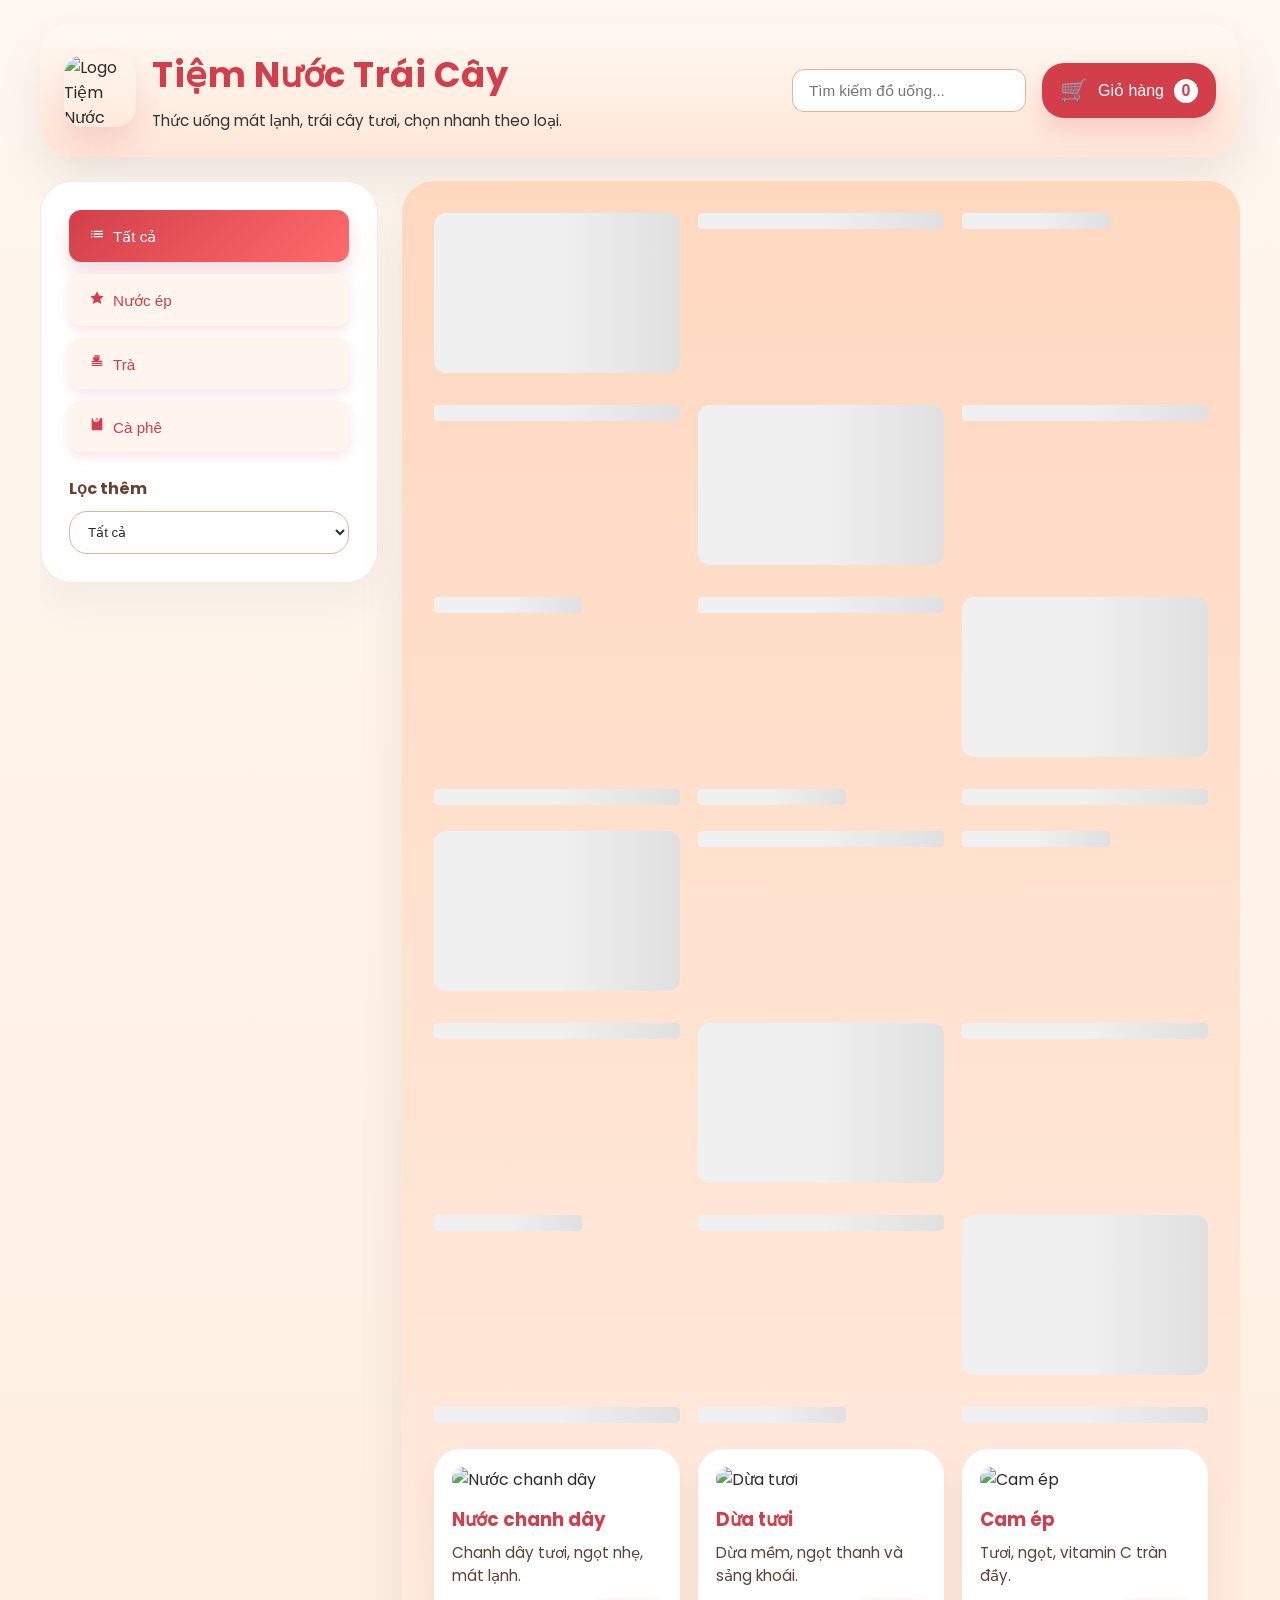
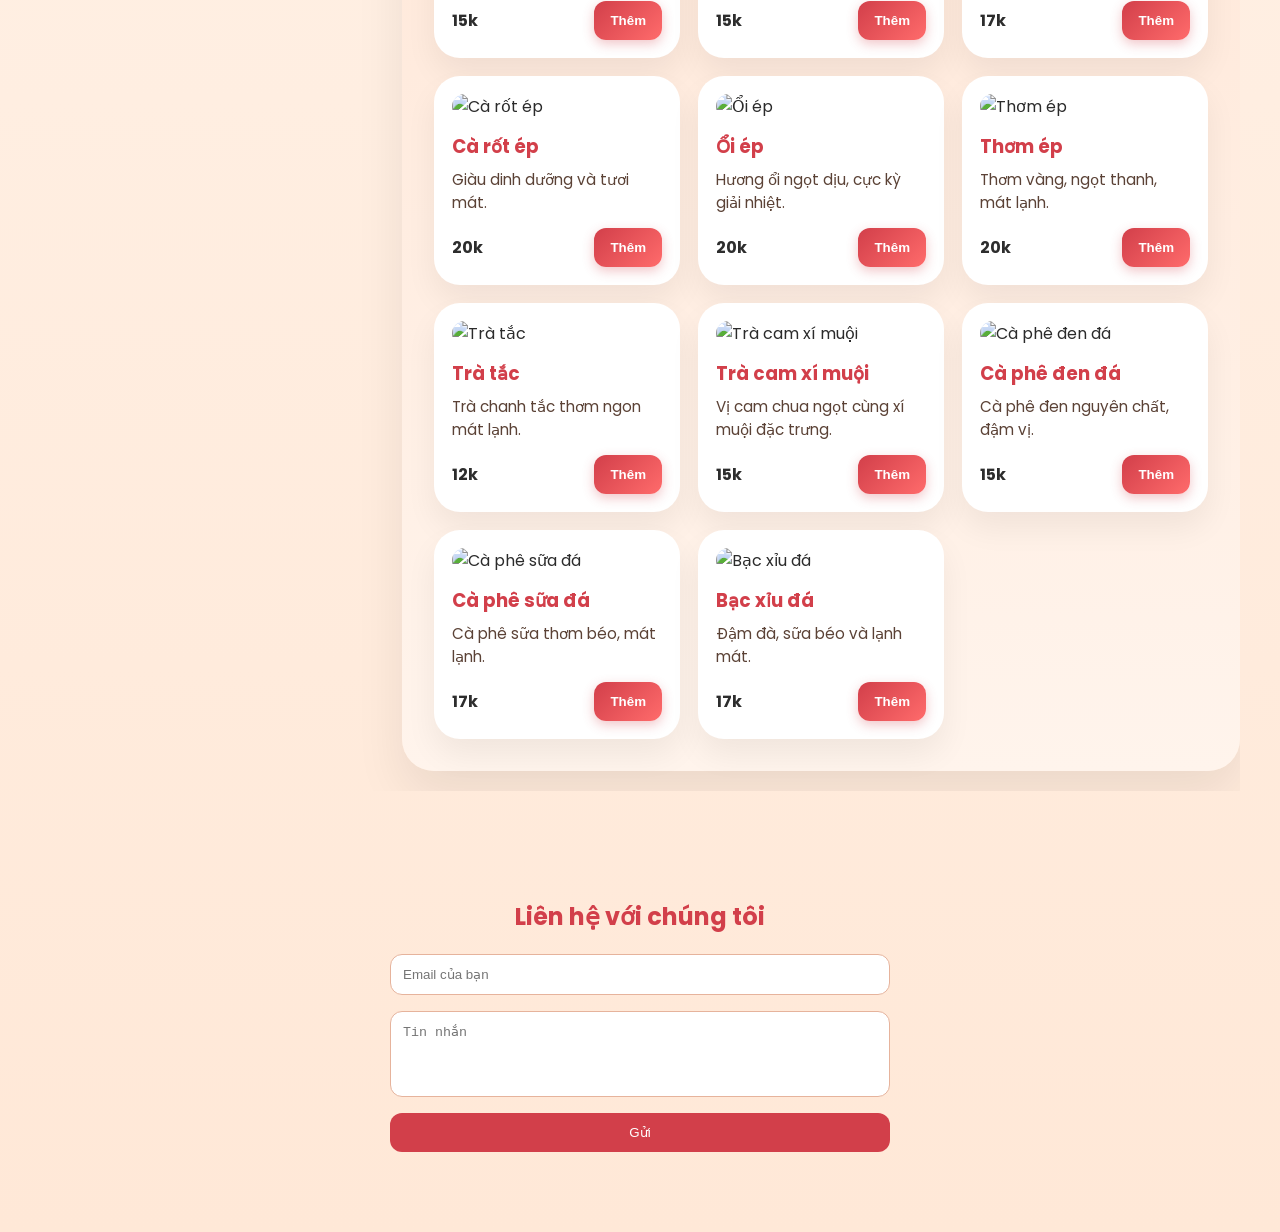
==== commit b15d1880: "Rename bandouong.html to index.html" ====
--- a/index.html
+++ b/index.html
@@ -1,500 +1,406 @@
-<!DOCTYPE html>
-<html lang="vi">
-<head>
-  <meta charset="UTF-8">
-  <title>Tiệm Nước Trái Cây</title>
-  <link href="https://fonts.googleapis.com/css2?family=Poppins:wght@400;500;600;700&display=swap" rel="stylesheet">
-  <style>
-    .layout-content {
-      display:flex;
-      justify-content:center;
-      align-items:flex-start;
-      gap:24px;
-      margin-top:24px;
-      overflow-x:auto;
-      padding-bottom:20px;
-    }
-    .layout-content > * {
-      flex-shrink:0;
-    }
-    .filter-btn {
-      border:none;
-      border-radius:999px;
-      padding:16px 20px;
-      background:#fff5ee;
-      color:#d23f4a;
-      cursor:pointer;
-      font-size:0.95rem;
-      text-align:left;
-      transition:all .3s ease;
-      width:100%;
-      box-shadow:0 4px 12px rgba(210,63,74,0.15);
-    }
-    .filter-btn.active {
-      background:#d23f4a;
-      color:#fff;
-      box-shadow:0 10px 18px rgba(210,63,74,0.18);
-    }
-    .filter-btn:hover {
-      background:#f9e1dc;
-      transform: scale(1.05);
-    }
-    .add-btn {
-      border:none;
-      border-radius:18px;
-      padding:12px 16px;
-      background:#d23f4a;
-      color:#fff;
-      cursor:pointer;
-      font-weight:600;
-      transition:all .3s ease;
-      box-shadow:0 4px 12px rgba(210,63,74,0.3);
-    }
-    .add-btn:hover {
-      transform: scale(1.05);
-      box-shadow:0 6px 20px rgba(210,63,74,0.4);
-    }
-    div[data-type] {
-      box-shadow:0 8px 24px rgba(0,0,0,0.1);
-    }
-    .search-input {
-      border:1px solid #e6b39c;
-      border-radius:18px;
-      padding:12px 16px;
-      background:#fff;
-      color:#2b2b2b;
-      outline:none;
-      font-size:0.95rem;
-      width:200px;
-      transition:all .3s ease;
-    }
-    .search-input:focus {
-      border-color:#d23f4a;
-      box-shadow:0 0 0 3px rgba(210,63,74,0.1);
-    }
-    .skeleton {
-      background:linear-gradient(90deg, #f0f0f0 25%, #e0e0e0 50%, #f0f0f0 75%);
-      background-size:200% 100%;
-      animation:skeleton-loading 1.5s infinite;
-    }
-    @keyframes skeleton-loading {
-      0% { background-position:200% 0; }
-      100% { background-position:-200% 0; }
-    }
-    .skeleton-card {
-      height:160px;
-      border-radius:18px;
-      margin-bottom:14px;
-    }
-    .skeleton-text {
-      height:1rem;
-      border-radius:4px;
-      margin-bottom:8px;
-    }
-    .skeleton-text.short {
-      width:60%;
-    }
-    @media (max-width:920px) {
-      .layout-content {
-        padding-bottom:12px;
-      }
-      .filter-btn {
-        padding:16px 18px;
-      }
-      main {
-        min-width:320px;
-      }
-      .search-input {
-        width:150px;
-      }
-    }
-    @media (max-width:768px) {
-      .layout-content {
-        flex-direction:column;
-        gap:20px;
-      }
-      aside {
-        flex:0 0 auto;
-        width:100%;
-        min-width:0;
-      }
-      main {
-        flex:1 1 auto;
-        min-width:0;
-      }
-      main > div {
-        grid-template-columns:repeat(auto-fit,minmax(180px,1fr));
-        gap:16px;
-      }
-      .search-input {
-        width:100%;
-        max-width:300px;
-      }
-    }
-  </style>
-</head>
-<body style="margin:0;padding:0;font-family:'Poppins',Arial,sans-serif;background:linear-gradient(180deg,#fff7f0,#ffe8d7);color:#2b2b2b;">
-  <div style="max-width:1200px;margin:0 auto;padding:24px;">
-    <div style="display:flex;align-items:center;justify-content:space-between;gap:16px;flex-wrap:wrap;padding:24px;background:rgba(255,255,255,0.96);border-radius:32px;box-shadow:0 24px 50px rgba(0,0,0,0.08);">
-      <div style="display:flex;align-items:center;gap:16px;">
-        <img src="https://th.bing.com/th/id/OIP.J33JmvIC4Eu_Cgkf01WVtgHaFj?w=240&h=180&c=7&r=0&o=7&pid=1.7&rm=3" alt="Logo Tiệm Nước Trái Cây" style="width:72px;height:72px;object-fit:cover;border-radius:20px;box-shadow:0 16px 30px rgba(210,63,74,0.16);">
-        <div>
-          <h1 style="margin:0;font-size:2.2rem;color:#d23f4a;letter-spacing:0.5px;">Tiệm Nước Trái Cây</h1>
-          <p style="margin:8px 0 0;font-size:0.95rem;line-height:1.6;color:#333;">Thức uống mát lạnh, trái cây tươi, chọn nhanh theo loại.</p>
-        </div>
-      </div>
-      <div style="display:flex;align-items:center;gap:16px;">
-        <input type="text" id="searchInput" class="search-input" placeholder="Tìm kiếm đồ uống..." aria-label="Tìm kiếm đồ uống">
-        <button id="cartToggle" onclick="toggleCart()" style="border:none;border-radius:22px;padding:14px 18px;background:#d23f4a;color:#fff;font-size:1rem;cursor:pointer;display:flex;align-items:center;gap:10px;box-shadow:0 12px 24px rgba(210,63,74,0.18);" aria-label="Mở giỏ hàng">
-          <span style="font-size:1.4rem;">🛒</span>
-          Giỏ hàng
-          <span id="cartCount" style="min-width:24px;height:24px;border-radius:999px;background:#fff;color:#d23f4a;display:inline-flex;align-items:center;justify-content:center;font-weight:700;" aria-label="Số lượng trong giỏ hàng">0</span>
-        </button>
-      </div>
-    </div>
-
-    <div class="layout-content">
-      <aside style="flex:0 0 280px;min-width:260px;align-self:flex-start;background:#ffffff;border:1px solid rgba(210,63,74,0.12);border-radius:32px;box-shadow:0 20px 40px rgba(0,0,0,0.04);padding:28px;">
-        <div style="display:flex;flex-direction:column;gap:12px;">
-          <button class="filter-btn active" data-filter="all" onclick="setFilter('all')">Tất cả</button>
-          <button class="filter-btn" data-filter="nuocep" onclick="setFilter('nuocep')">Nước ép</button>
-          <button class="filter-btn" data-filter="tra" onclick="setFilter('tra')">Trà</button>
-          <button class="filter-btn" data-filter="caphe" onclick="setFilter('caphe')">Cà phê</button>
-        </div>
-        <div style="margin-top:24px;display:flex;flex-direction:column;gap:10px;">
-          <span style="font-weight:700;color:#6b4031;">Lọc thêm</span>
-          <select id="menuFilter" onchange="filterMenu()" style="border:1px solid #e6b39c;border-radius:18px;padding:12px 14px;background:#fff;color:#2b2b2b;outline:none;">
-            <option value="all">Tất cả</option>
-            <option value="nuocep">Nước ép</option>
-            <option value="tra">Trà</option>
-            <option value="caphe">Cà phê</option>
-          </select>
-        </div>
-      </aside>
-      <main style="flex:1 1 760px;min-width:360px;max-width:780px;background:linear-gradient(180deg,#ffd8c0,#fff4ec);border-radius:32px;box-shadow:0 24px 50px rgba(0,0,0,0.08);padding:32px;">
-        <div style="display:grid;grid-template-columns:repeat(auto-fit,minmax(220px,1fr));gap:18px;">
-          <div class="skeleton-card skeleton"></div>
-          <div class="skeleton-text skeleton"></div>
-          <div class="skeleton-text short skeleton"></div>
-          <div class="skeleton-text skeleton"></div>
-          <div class="skeleton-card skeleton"></div>
-          <div class="skeleton-text skeleton"></div>
-          <div class="skeleton-text short skeleton"></div>
-          <div class="skeleton-text skeleton"></div>
-          <div class="skeleton-card skeleton"></div>
-          <div class="skeleton-text skeleton"></div>
-          <div class="skeleton-text short skeleton"></div>
-          <div class="skeleton-text skeleton"></div>
-          <div class="skeleton-card skeleton"></div>
-          <div class="skeleton-text skeleton"></div>
-          <div class="skeleton-text short skeleton"></div>
-          <div class="skeleton-text skeleton"></div>
-          <div class="skeleton-card skeleton"></div>
-          <div class="skeleton-text skeleton"></div>
-          <div class="skeleton-text short skeleton"></div>
-          <div class="skeleton-text skeleton"></div>
-          <div class="skeleton-card skeleton"></div>
-          <div class="skeleton-text skeleton"></div>
-          <div class="skeleton-text short skeleton"></div>
-          <div class="skeleton-text skeleton"></div>
-          <div data-type="nuocep" style="background:#ffffff;border-radius:26px;padding:18px;box-shadow:0 16px 32px rgba(0,0,0,0.06);">
-            <img src="https://th.bing.com/th/id/OIP.jwuM4VEmPQnR3x4G4Q0QvgHaG9?w=169&h=180&c=7&r=0&o=7&pid=1.7&rm=3" alt="Nước chanh dây" style="width:100%;height:160px;object-fit:cover;border-radius:18px;margin-bottom:14px;">
-            <h3 style="margin:0 0 8px;font-size:1.15rem;color:#d23f4a;">Nước chanh dây</h3>
-            <p style="margin:0 0 14px;font-size:0.95rem;color:#5b4236;">Chanh dây tươi, ngọt nhẹ, mát lạnh.</p>
-            <div style="display:flex;align-items:center;justify-content:space-between;">
-              <span style="font-weight:700;color:#2d2d2d;">15k</span>
-              <button onclick="addToCart(1)" class="add-btn">Thêm</button>
-            </div>
-          </div>
-
-          <div data-type="nuocep" style="background:#ffffff;border-radius:26px;padding:18px;box-shadow:0 16px 32px rgba(0,0,0,0.06);">
-            <img src="https://th.bing.com/th/id/OIP.JiEyyrwuKXGueAkPKhQmHQHaEe?w=270&h=180&c=7&r=0&o=7&pid=1.7&rm=3" alt="Dừa tươi" style="width:100%;height:160px;object-fit:cover;border-radius:18px;margin-bottom:14px;">
-            <h3 style="margin:0 0 8px;font-size:1.15rem;color:#d23f4a;">Dừa tươi</h3>
-            <p style="margin:0 0 14px;font-size:0.95rem;color:#5b4236;">Dừa mềm, ngọt thanh và sảng khoái.</p>
-            <div style="display:flex;align-items:center;justify-content:space-between;">
-              <span style="font-weight:700;color:#2d2d2d;">15k</span>
-              <button onclick="addToCart(2)" class="add-btn">Thêm</button>
-            </div>
-          </div>
-
-          <div data-type="nuocep" style="background:#ffffff;border-radius:26px;padding:18px;box-shadow:0 16px 32px rgba(0,0,0,0.06);">
-            <img src="https://th.bing.com/th/id/OIP.hlACdrWMzdIUoNM8AUCiGAHaHa?w=172&h=180&c=7&r=0&o=7&pid=1.7&rm=3" alt="Cam ép" style="width:100%;height:160px;object-fit:cover;border-radius:18px;margin-bottom:14px;">
-            <h3 style="margin:0 0 8px;font-size:1.15rem;color:#d23f4a;">Cam ép</h3>
-            <p style="margin:0 0 14px;font-size:0.95rem;color:#5b4236;">Tươi, ngọt, vitamin C tràn đầy.</p>
-            <div style="display:flex;align-items:center;justify-content:space-between;">
-              <span style="font-weight:700;color:#2d2d2d;">17k</span>
-              <button onclick="addToCart(3)" class="add-btn">Thêm</button>
-            </div>
-          </div>
-
-          <div data-type="nuocep" style="background:#ffffff;border-radius:26px;padding:18px;box-shadow:0 16px 32px rgba(0,0,0,0.06);">
-            <img src="https://th.bing.com/th/id/OIP.qPPpiTloRExidFSoCx5R-QHaHa?w=177&h=180&c=7&r=0&o=7&pid=1.7&rm=3" alt="Cà rốt ép" style="width:100%;height:160px;object-fit:cover;border-radius:18px;margin-bottom:14px;">
-            <h3 style="margin:0 0 8px;font-size:1.15rem;color:#d23f4a;">Cà rốt ép</h3>
-            <p style="margin:0 0 14px;font-size:0.95rem;color:#5b4236;">Giàu dinh dưỡng và tươi mát.</p>
-            <div style="display:flex;align-items:center;justify-content:space-between;">
-              <span style="font-weight:700;color:#2d2d2d;">20k</span>
-              <button onclick="addToCart(4)" class="add-btn">Thêm</button>
-            </div>
-          </div>
-
-          <div data-type="nuocep" style="background:#ffffff;border-radius:26px;padding:18px;box-shadow:0 16px 32px rgba(0,0,0,0.06);">
-            <img src="https://th.bing.com/th/id/OIP.dxMhvCuyzil9_KO-MO6NgAHaHa?w=168&h=180&c=7&r=0&o=7&pid=1.7&rm=3" alt="Ổi ép" style="width:100%;height:160px;object-fit:cover;border-radius:18px;margin-bottom:14px;">
-            <h3 style="margin:0 0 8px;font-size:1.15rem;color:#d23f4a;">Ổi ép</h3>
-            <p style="margin:0 0 14px;font-size:0.95rem;color:#5b4236;">Hương ổi ngọt dịu, cực kỳ giải nhiệt.</p>
-            <div style="display:flex;align-items:center;justify-content:space-between;">
-              <span style="font-weight:700;color:#2d2d2d;">20k</span>
-              <button onclick="addToCart(5)" class="add-btn">Thêm</button>
-            </div>
-          </div>
-
-          <div data-type="nuocep" style="background:#ffffff;border-radius:26px;padding:18px;box-shadow:0 16px 32px rgba(0,0,0,0.06);">
-            <img src="https://th.bing.com/th/id/OIP.6v3L7WFqKF0flKSfbwd4mgHaHa?w=169&h=180&c=7&r=0&o=7&pid=1.7&rm=3" alt="Thơm ép" style="width:100%;height:160px;object-fit:cover;border-radius:18px;margin-bottom:14px;">
-            <h3 style="margin:0 0 8px;font-size:1.15rem;color:#d23f4a;">Thơm ép</h3>
-            <p style="margin:0 0 14px;font-size:0.95rem;color:#5b4236;">Thơm vàng, ngọt thanh, mát lạnh.</p>
-            <div style="display:flex;align-items:center;justify-content:space-between;">
-              <span style="font-weight:700;color:#2d2d2d;">20k</span>
-              <button onclick="addToCart(6)" class="add-btn">Thêm</button>
-            </div>
-          </div>
-
-          <div data-type="tra" style="background:#ffffff;border-radius:26px;padding:18px;box-shadow:0 16px 32px rgba(0,0,0,0.06);">
-            <img src="https://th.bing.com/th/id/OIP.B-AR5C_JGCEeHVrVWMo_ZQHaGN?w=221&h=185&c=7&r=0&o=7&pid=1.7&rm=3" alt="Trà tắc" style="width:100%;height:160px;object-fit:cover;border-radius:18px;margin-bottom:14px;">
-            <h3 style="margin:0 0 8px;font-size:1.15rem;color:#d23f4a;">Trà tắc</h3>
-            <p style="margin:0 0 14px;font-size:0.95rem;color:#5b4236;">Trà chanh tắc thơm ngon mát lạnh.</p>
-            <div style="display:flex;align-items:center;justify-content:space-between;">
-              <span style="font-weight:700;color:#2d2d2d;">12k</span>
-              <button onclick="addToCart(7)" class="add-btn">Thêm</button>
-            </div>
-          </div>
-
-          <div data-type="tra" style="background:#ffffff;border-radius:26px;padding:18px;box-shadow:0 16px 32px rgba(0,0,0,0.06);">
-            <img src="https://th.bing.com/th/id/OIP.jS9dQAaBUliE9P_aq2gpVgHaHa?w=187&h=187&c=7&r=0&o=7&pid=1.7&rm=3" alt="Trà cam xí muội" style="width:100%;height:160px;object-fit:cover;border-radius:18px;margin-bottom:14px;">
-            <h3 style="margin:0 0 8px;font-size:1.15rem;color:#d23f4a;">Trà cam xí muội</h3>
-            <p style="margin:0 0 14px;font-size:0.95rem;color:#5b4236;">Vị cam chua ngọt cùng xí muội đặc trưng.</p>
-            <div style="display:flex;align-items:center;justify-content:space-between;">
-              <span style="font-weight:700;color:#2d2d2d;">15k</span>
-              <button onclick="addToCart(8)" class="add-btn">Thêm</button>
-            </div>
-          </div>
-
-          <div data-type="caphe" style="background:#ffffff;border-radius:26px;padding:18px;box-shadow:0 16px 32px rgba(0,0,0,0.06);">
-            <img src="https://th.bing.com/th/id/OIP.UpnafN6KCbFifo2Z20qZAwHaHa?w=220&h=220&c=7&r=0&o=7&pid=1.7&rm=3" alt="Cà phê đen đá" style="width:100%;height:160px;object-fit:cover;border-radius:18px;margin-bottom:14px;">
-            <h3 style="margin:0 0 8px;font-size:1.15rem;color:#d23f4a;">Cà phê đen đá</h3>
-            <p style="margin:0 0 14px;font-size:0.95rem;color:#5b4236;">Cà phê đen nguyên chất, đậm vị.</p>
-            <div style="display:flex;align-items:center;justify-content:space-between;">
-              <span style="font-weight:700;color:#2d2d2d;">15k</span>
-              <button onclick="addToCart(9)" class="add-btn">Thêm</button>
-            </div>
-          </div>
-
-          <div data-type="caphe" style="background:#ffffff;border-radius:26px;padding:18px;box-shadow:0 16px 32px rgba(0,0,0,0.06);">
-            <img src="https://th.bing.com/th/id/OIP.-kwobbU7-_CkAir5ejO4vgHaFy?w=223&h=180&c=7&r=0&o=7&pid=1.7&rm=3" alt="Cà phê sữa đá" style="width:100%;height:160px;object-fit:cover;border-radius:18px;margin-bottom:14px;">
-            <h3 style="margin:0 0 8px;font-size:1.15rem;color:#d23f4a;">Cà phê sữa đá</h3>
-            <p style="margin:0 0 14px;font-size:0.95rem;color:#5b4236;">Cà phê sữa thơm béo, mát lạnh.</p>
-            <div style="display:flex;align-items:center;justify-content:space-between;">
-              <span style="font-weight:700;color:#2d2d2d;">17k</span>
-              <button onclick="addToCart(10)" class="add-btn">Thêm</button>
-            </div>
-          </div>
-
-          <div data-type="caphe" style="background:#ffffff;border-radius:26px;padding:18px;box-shadow:0 16px 32px rgba(0,0,0,0.06);">
-            <img src="https://th.bing.com/th/id/OIP.xYqI-RkLi3UaRXbtypn37wHaHa?w=198&h=198&c=7&r=0&o=7&pid=1.7&rm=3" alt="Bạc xỉu đá" style="width:100%;height:160px;object-fit:cover;border-radius:18px;margin-bottom:14px;">
-            <h3 style="margin:0 0 8px;font-size:1.15rem;color:#d23f4a;">Bạc xỉu đá</h3>
-            <p style="margin:0 0 14px;font-size:0.95rem;color:#5b4236;">Đậm đà, sữa béo và lạnh mát.</p>
-            <div style="display:flex;align-items:center;justify-content:space-between;">
-              <span style="font-weight:700;color:#2d2d2d;">17k</span>
-              <button onclick="addToCart(11)" class="add-btn">Thêm</button>
-            </div>
-          </div>
-        </div>
-      </div>
-
-    </div>
-  </div>
-
-  <div id="cartOverlay" style="display:none;position:fixed;inset:0;background:rgba(0,0,0,0.45);backdrop-filter:blur(3px);z-index:999;align-items:center;justify-content:center;padding:24px;">
-    <div style="width:100%;max-width:420px;background:#ffffff;border-radius:32px;box-shadow:0 32px 72px rgba(0,0,0,0.18);padding:28px;position:relative;">
-      <button onclick="toggleCart()" style="position:absolute;top:18px;right:18px;border:none;background:transparent;color:#d23f4a;font-size:1.6rem;cursor:pointer;">×</button>
-      <h2 style="margin:0 0 14px;font-size:1.7rem;color:#d23f4a;">Giỏ hàng</h2>
-      <div id="cartItems" style="min-height:260px;"></div>
-      <div style="margin-top:18px;padding:18px;border-radius:24px;background:#fff0e8;color:#6b3d35;">
-        <p style="margin:0 0 8px;font-weight:700;font-size:1rem;">Tổng cộng</p>
-        <p id="cartTotal" style="margin:0;font-size:1.6rem;">0k</p>
-      </div>
-      <button id="checkoutBtn" onclick="checkout()" style="width:100%;margin-top:18px;border:none;border-radius:24px;padding:16px 0;background:#d23f4a;color:#ffffff;font-size:1rem;cursor:pointer;">Thanh toán</button>
-      <div id="paymentOptions" style="display:none;margin-top:18px;padding:18px;border-radius:24px;background:#fff4ea;color:#6b3d35;">
-        <p style="margin:0 0 12px;font-weight:700;font-size:1rem;color:#d23f4a;">Chọn phương thức thanh toán</p>
-        <div style="display:flex;gap:12px;flex-wrap:wrap;">
-          <button onclick="choosePayment('cash')" style="flex:1 1 140px;border:none;border-radius:20px;padding:12px 14px;background:#f0c6b5;color:#7a2a24;cursor:pointer;">Tiền mặt</button>
-          <button onclick="choosePayment('transfer')" style="flex:1 1 140px;border:none;border-radius:20px;padding:12px 14px;background:#d23f4a;color:#fff;cursor:pointer;">Chuyển khoản</button>
-        </div>
-        <div id="paymentDetails" style="display:none;margin-top:18px;padding:16px;border-radius:22px;background:#ffffff;border:1px solid rgba(210,63,74,0.16);">
-          <p style="margin:0 0 10px;font-weight:700;color:#d23f4a;">Chuyển khoản bằng mã QR</p>
-          <img id="qrImage" src="image/qr.png" alt="QR chuyển khoản" style="width:100%;max-width:240px;border-radius:18px;display:block;margin:0 auto 14px;">
-          <p style="margin:0;font-weight:700;">THAI VIET HOANG</p>
-          <p style="margin:4px 0 0;font-size:0.95rem;">Tài khoản: 102883045825</p>
-          <p style="margin:4px 0 0;font-size:0.95rem;">VietinBank - CN Lâm Đồng - PGD Phan Đình Phùng</p>
-          <button onclick="confirmTransfer()" style="margin-top:14px;width:100%;border:none;border-radius:20px;padding:12px 14px;background:#d23f4a;color:#fff;cursor:pointer;">Tôi đã chuyển khoản</button>
-        </div>
-      </div>
-      <div id="checkoutMessage" style="margin-top:16px;padding:14px;border-radius:20px;background:#f8fff4;color:#2f6622;display:none;"></div>
-    </div>
-  </div>
-
-  <script>
-    const items = [
-      {id:1,name:'Nước chanh dây',price:15},
-      {id:2,name:'Dừa tươi',price:15},
-      {id:3,name:'Cam ép',price:17},
-      {id:4,name:'Cà rốt ép',price:20},
-      {id:5,name:'Ổi ép',price:20},
-      {id:6,name:'Thơm ép',price:20},
-      {id:7,name:'Trà tắc',price:12},
-      {id:8,name:'Trà cam xí muội',price:15},
-      {id:9,name:'Cà phê đen đá',price:15},
-      {id:10,name:'Cà phê sữa đá',price:17},
-      {id:11,name:'Bạc xỉu đá',price:17}
-    ];
-    const cart = {};
-    const cartItemsEl = document.getElementById('cartItems');
-    const cartTotalEl = document.getElementById('cartTotal');
-    const checkoutMessageEl = document.getElementById('checkoutMessage');
-    const paymentOptionsEl = document.getElementById('paymentOptions');
-    const paymentDetailsEl = document.getElementById('paymentDetails');
-    const qrImageEl = document.getElementById('qrImage');
-    const cartOverlayEl = document.getElementById('cartOverlay');
-    const cartCountEl = document.getElementById('cartCount');
-    const menuFilterEl = document.getElementById('menuFilter');
-    const productCards = document.querySelectorAll('[data-type]');
-    const filterButtons = document.querySelectorAll('.filter-btn');
-    const searchInputEl = document.getElementById('searchInput');
-
-    function setFilter(type) {
-      menuFilterEl.value = type;
-      updateFilterButtons(type);
-      filterMenu();
-    }
-
-    function updateFilterButtons(type) {
-      filterButtons.forEach(btn => {
-        btn.classList.toggle('active', btn.dataset.filter === type);
-      });
-    }
-
-    function filterMenu() {
-      const type = menuFilterEl.value;
-      updateFilterButtons(type);
-      productCards.forEach(card => {
-        card.style.display = type === 'all' || card.dataset.type === type ? 'block' : 'none';
-      });
-    }
-
-    function filterSearch() {
-      const query = searchInputEl.value.toLowerCase();
-      productCards.forEach(card => {
-        const name = card.querySelector('h3').textContent.toLowerCase();
-        const desc = card.querySelector('p').textContent.toLowerCase();
-        card.style.display = name.includes(query) || desc.includes(query) ? 'block' : 'none';
-      });
-    }
-
-    function setFilter(type) {
-      menuFilterEl.value = type;
-      updateFilterButtons(type);
-      filterMenu();
-    }
-
-    function updateFilterButtons(type) {
-      filterButtons.forEach(btn => {
-        btn.classList.toggle('active', btn.dataset.filter === type);
-      });
-    }
-
-    function filterMenu() {
-      const type = menuFilterEl.value;
-      updateFilterButtons(type);
-      productCards.forEach(card => {
-        card.style.display = type === 'all' || card.dataset.type === type ? 'block' : 'none';
-      });
-    }
-
-    function choosePayment(method) {
-      checkoutMessageEl.style.display = 'none';
-      if (method === 'cash') {
-        paymentDetailsEl.style.display = 'none';
-        checkoutMessageEl.style.display = 'block';
-        checkoutMessageEl.style.background = '#fff7e7';
-        checkoutMessageEl.style.color = '#7a4a2b';
-        checkoutMessageEl.textContent = 'Bạn đã chọn thanh toán bằng tiền mặt. Nhân viên sẽ liên hệ để xác nhận đơn hàng.';
-        setTimeout(toggleCart, 3000);
-      } else if (method === 'transfer') {
-        paymentDetailsEl.style.display = 'block';
-        checkoutMessageEl.style.display = 'block';
-        checkoutMessageEl.style.background = '#f0fff3';
-        checkoutMessageEl.style.color = '#1f5d28';
-        checkoutMessageEl.textContent = 'Quét mã QR để chuyển khoản hoặc dùng thông tin ngân hàng bên dưới.';
-      }
-    }
-
-    function renderCart() {
-      const entries = Object.entries(cart);
-      if (entries.length === 0) {
-        cartItemsEl.innerHTML = '<p style="margin:0;color:#6f5a52;">Giỏ hàng trống. Chọn món bạn thích nhé!</p>';
-        paymentOptionsEl.style.display = 'none';
-        paymentDetailsEl.style.display = 'none';
-      } else {
-        cartItemsEl.innerHTML = entries.map(([id, qty]) => {
-          const item = items.find(i => i.id === Number(id));
-          return '<div style="margin-bottom:14px;padding:14px;border-radius:22px;background:#fff4ea;display:flex;align-items:center;justify-content:space-between;">' +
-            '<div><div style="font-weight:700;color:#2d2d2d;">' + item.name + '</div>' +
-            '<div style="font-size:0.9rem;color:#6b4a42;margin-top:4px;">' + qty + ' x ' + item.price + 'k</div></div>' +
-            '<div style="display:flex;align-items:center;gap:8px;">' +
-            '<button onclick="removeFromCart(' + item.id + ')" style="border:none;border-radius:14px;padding:8px 10px;background:#ffb4a0;color:#7a3028;cursor:pointer;">-</button>' +
-            '<button onclick="addToCart(' + item.id + ')" style="border:none;border-radius:14px;padding:8px 10px;background:#d23f4a;color:#fff;cursor:pointer;">+</button>' +
-            '</div></div>';
-        }).join('');
-      }
-      const total = entries.reduce((sum,[id,qty]) => {
-        const item = items.find(i => i.id === Number(id));
-        return sum + item.price * qty;
-      }, 0);
-      cartTotalEl.textContent = total + 'k';
-      cartCountEl.textContent = entries.reduce((sum,[,qty]) => sum + qty, 0);
-      checkoutMessageEl.style.display = 'none';
-    }
-
-    function addToCart(id) {
-      cart[id] = (cart[id] || 0) + 1;
-      renderCart();
-    }
-
-    function removeFromCart(id) {
-      if (!cart[id]) return;
-      cart[id]--;
-      if (cart[id] === 0) delete cart[id];
-      renderCart();
-    }
-
-    function toggleCart() {
-      cartOverlayEl.style.display = cartOverlayEl.style.display === 'flex' ? 'none' : 'flex';
-    }
-
-    function confirmTransfer() {
-      checkoutMessageEl.textContent = 'Cảm ơn bạn đã thanh toán. Nhân viên sẽ xác nhận đơn hàng.';
-      checkoutMessageEl.style.background = '#f0fff3';
-      checkoutMessageEl.style.color = '#1f5d28';
-      checkoutMessageEl.style.display = 'block';
-      setTimeout(toggleCart, 2000);
-    }
-
-    renderCart();
-    filterMenu();
-    searchInputEl.addEventListener('input', filterSearch);
-    window.addEventListener('load', () => {
-      setTimeout(() => {
-        document.querySelectorAll('.skeleton').forEach(el => el.remove());
-      }, 1500);
-    });
-  </script>
-</body>
-</html>
+<!DOCTYPE html>
+<html lang="vi">
+<head>
+  <meta charset="UTF-8">
+  <title>Tiệm Nước Trái Cây</title>
+  <link href="https://fonts.googleapis.com/css2?family=Poppins:wght@400;500;600;700&display=swap" rel="stylesheet">
+  <!-- Global site tag (gtag.js) - Google Analytics -->
+  <script async src="https://www.googletagmanager.com/gtag/js?id=GA_MEASUREMENT_ID"></script>
+  <script>
+    window.dataLayer = window.dataLayer || [];
+    function gtag(){dataLayer.push(arguments);}
+    gtag('js', new Date());
+    gtag('config', 'GA_MEASUREMENT_ID');
+  </script>
+  <style>
+    .layout-content {
+      display:flex;
+      justify-content:center;
+      align-items:flex-start;
+      gap:24px;
+      margin-top:24px;
+      overflow-x:auto;
+      padding-bottom:20px;
+    }
+    .layout-content > * {
+      flex-shrink:0;
+    }
+    .filter-btn {
+      border:none;
+      border-radius:12px;
+      padding:16px 20px;
+      background:#fff5ee;
+      color:#d23f4a;
+      cursor:pointer;
+      font-size:0.95rem;
+      text-align:left;
+      transition:all .3s ease;
+      width:100%;
+      box-shadow:0 4px 12px rgba(210,63,74,0.15);
+    }
+    .filter-btn.active {
+      background:linear-gradient(135deg, #d23f4a, #ff6b6b);
+      color:#fff;
+      box-shadow:0 10px 18px rgba(210,63,74,0.18);
+    }
+    .filter-btn:hover {
+      background:#f9e1dc;
+      transform: scale(1.05);
+    }
+    .add-btn {
+      border:none;
+      border-radius:12px;
+      padding:12px 16px;
+      background:linear-gradient(135deg, #d23f4a, #ff6b6b);
+      color:#fff;
+      cursor:pointer;
+      font-weight:600;
+      transition:all .3s ease;
+      box-shadow:0 4px 12px rgba(210,63,74,0.3);
+    }
+    .add-btn:hover {
+      transform: scale(1.05);
+      box-shadow:0 6px 20px rgba(210,63,74,0.4);
+    }
+    div[data-type] {
+      background:#ffffff;
+      border-radius:12px;
+      padding:1rem;
+      box-shadow:0 8px 24px rgba(0,0,0,0.1);
+    }
+    .search-input {
+      border:1px solid #e6b39c;
+      border-radius:12px;
+      padding:12px 16px;
+      background:#fff;
+      color:#2b2b2b;
+      outline:none;
+      font-size:0.95rem;
+      width:200px;
+      transition:all .3s ease;
+    }
+    .search-input:focus {
+      border-color:#d23f4a;
+      box-shadow:0 0 0 3px rgba(210,63,74,0.1);
+    }
+    .skeleton {
+      background:linear-gradient(90deg, #f0f0f0 25%, #e0e0e0 50%, #f0f0f0 75%);
+      background-size:200% 100%;
+      animation:skeleton-loading 1.5s infinite;
+    }
+    @keyframes skeleton-loading {
+      0% { background-position:200% 0; }
+      100% { background-position:-200% 0; }
+    }
+    .skeleton-card {
+      height:160px;
+      border-radius:12px;
+      margin-bottom:14px;
+    }
+    .skeleton-text {
+      height:1rem;
+      border-radius:4px;
+      margin-bottom:8px;
+    }
+    .skeleton-text.short {
+      width:60%;
+    }
+    @keyframes bounce {
+      0%, 20%, 50%, 80%, 100% { transform: translateY(0); }
+      40% { transform: translateY(-10px); }
+      60% { transform: translateY(-5px); }
+    }
+    .progress-bar {
+      display:flex;
+      justify-content:space-between;
+      margin-bottom:18px;
+      padding:12px;
+      background:#f0f0f0;
+      border-radius:12px;
+    }
+    .step {
+      flex:1;
+      text-align:center;
+      font-weight:600;
+      color:#999;
+      position:relative;
+    }
+    .step.active {
+      color:#d23f4a;
+    }
+    .step:not(:last-child)::after {
+      content:'';
+      position:absolute;
+      top:50%;
+      right:0;
+      width:20px;
+      height:2px;
+      background:#ddd;
+      transform:translateY(-50%);
+    }
+    .step.active:not(:last-child)::after {
+      background:#d23f4a;
+    }
+    @media (max-width:920px) {
+      .layout-content {
+        padding-bottom:12px;
+      }
+      .filter-btn {
+        padding:16px 18px;
+      }
+      main {
+        min-width:320px;
+      }
+      .search-input {
+        width:150px;
+      }
+    }
+    @media (max-width:768px) {
+      .layout-content {
+        flex-direction:column;
+        gap:20px;
+      }
+      aside {
+        flex:0 0 auto;
+        width:100%;
+        min-width:0;
+      }
+      main {
+        flex:1 1 auto;
+        min-width:0;
+      }
+      main > div {
+        grid-template-columns:repeat(auto-fit,minmax(180px,1fr));
+        gap:16px;
+      }
+      .search-input {
+        width:100%;
+        max-width:300px;
+      }
+    }
+  </style>
+</head>
+<body style="margin:0;padding:0;font-family:'Poppins',Arial,sans-serif;background:linear-gradient(180deg,#fff7f0,#ffe8d7);color:#2b2b2b;">
+  <div style="max-width:1200px;margin:0 auto;padding:24px;">
+    <div style="display:flex;align-items:center;justify-content:space-between;gap:16px;flex-wrap:wrap;padding:24px;background:linear-gradient(to bottom, #fff9f2, #ffe6d7);border-radius:32px;box-shadow:0 24px 50px rgba(0,0,0,0.08);">
+      <div style="display:flex;align-items:center;gap:16px;">
+        <img src="https://th.bing.com/th/id/OIP.J33JmvIC4Eu_Cgkf01WVtgHaFj?w=240&h=180&c=7&r=0&o=7&pid=1.7&rm=3" alt="Logo Tiệm Nước Trái Cây" style="width:72px;height:72px;object-fit:cover;border-radius:20px;box-shadow:0 16px 30px rgba(210,63,74,0.16);" loading="lazy">
+        <div>
+          <h1 style="margin:0;font-size:2.2rem;color:#d23f4a;letter-spacing:0.5px;">Tiệm Nước Trái Cây</h1>
+          <p style="margin:8px 0 0;font-size:0.95rem;line-height:1.6;color:#333;">Thức uống mát lạnh, trái cây tươi, chọn nhanh theo loại.</p>
+        </div>
+      </div>
+      <div style="display:flex;align-items:center;gap:16px;">
+        <input type="text" id="searchInput" class="search-input" placeholder="Tìm kiếm đồ uống..." aria-label="Tìm kiếm đồ uống">
+        <button id="cartToggle" onclick="toggleCart()" style="border:none;border-radius:22px;padding:14px 18px;background:#d23f4a;color:#fff;font-size:1rem;cursor:pointer;display:flex;align-items:center;gap:10px;box-shadow:0 12px 24px rgba(210,63,74,0.18);" aria-label="Mở giỏ hàng">
+          <span style="font-size:1.4rem;">🛒</span>
+          Giỏ hàng
+          <span id="cartCount" style="min-width:24px;height:24px;border-radius:999px;background:#fff;color:#d23f4a;display:inline-flex;align-items:center;justify-content:center;font-weight:700;" aria-label="Số lượng trong giỏ hàng">0</span>
+        </button>
+      </div>
+    </div>
+
+    <div class="layout-content">
+      <aside style="flex:0 0 280px;min-width:260px;align-self:flex-start;background:#ffffff;border:1px solid rgba(210,63,74,0.12);border-radius:32px;box-shadow:0 20px 40px rgba(0,0,0,0.04);padding:28px;">
+        <div style="display:flex;flex-direction:column;gap:12px;">
+          <button class="filter-btn active" data-filter="all" onclick="setFilter('all')"><svg width="16" height="16" viewBox="0 0 24 24" fill="currentColor" style="margin-right:8px;"><path d="M3 13h2v-2H3v2zm0 4h2v-2H3v2zm0-8h2V7H3v2zm4 4h14v-2H7v2zm0 4h14v-2H7v2zM7 7v2h14V7H7z"/></svg>Tất cả</button>
+          <button class="filter-btn" data-filter="nuocep" onclick="setFilter('nuocep')"><svg width="16" height="16" viewBox="0 0 24 24" fill="currentColor" style="margin-right:8px;"><path d="M12 2l3.09 6.26L22 9.27l-5 4.87 1.18 6.88L12 17.77l-6.18 3.25L7 14.14 2 9.27l6.91-1.01L12 2z"/></svg>Nước ép</button>
+          <button class="filter-btn" data-filter="tra" onclick="setFilter('tra')"><svg width="16" height="16" viewBox="0 0 24 24" fill="currentColor" style="margin-right:8px;"><path d="M8 2h8v2H8V2zm0 3h8v1c0 2.76-2.24 5-5 5S6 8.76 6 6V5h2zm0 2h6c0 1.66-1.34 3-3 3S8 8.66 8 7zm-4 3h16v2H4v-2zm0 3h16v2H4v-2zm0 3h16v2H4v-2z"/></svg>Trà</button>
+          <button class="filter-btn" data-filter="caphe" onclick="setFilter('caphe')"><svg width="16" height="16" viewBox="0 0 24 24" fill="currentColor" style="margin-right:8px;"><path d="M12 2c-1.1 0-2 .9-2 2v8c0 1.1.9 2 2 2s2-.9 2-2V4c0-1.1-.9-2-2-2zm0 10c-.55 0-1-.45-1-1V4c0-.55.45-1 1-1s1 .45 1 1v7c0 .55-.45 1-1 1zm5-10h-1v1c0 2.76-2.24 5-5 5S6 5.76 6 3V2H5c-.55 0-1 .45-1 1v16c0 .55.45 1 1 1h14c.55 0 1-.45 1-1V3c0-.55-.45-1-1-1z"/></svg>Cà phê</button>
+        </div>
+        <div style="margin-top:24px;display:flex;flex-direction:column;gap:10px;">
+          <span style="font-weight:700;color:#6b4031;">Lọc thêm</span>
+          <select id="menuFilter" onchange="filterMenu()" style="border:1px solid #e6b39c;border-radius:18px;padding:12px 14px;background:#fff;color:#2b2b2b;outline:none;">
+            <option value="all">Tất cả</option>
+            <option value="nuocep">Nước ép</option>
+            <option value="tra">Trà</option>
+            <option value="caphe">Cà phê</option>
+          </select>
+        </div>
+      </aside>
+      <main style="flex:1 1 760px;min-width:360px;max-width:780px;background:linear-gradient(180deg,#ffd8c0,#fff4ec);border-radius:32px;box-shadow:0 24px 50px rgba(0,0,0,0.08);padding:32px;">
+        <div style="display:grid;grid-template-columns:repeat(auto-fit,minmax(220px,1fr));gap:18px;">
+          <div class="skeleton-card skeleton"></div>
+          <div class="skeleton-text skeleton"></div>
+          <div class="skeleton-text short skeleton"></div>
+          <div class="skeleton-text skeleton"></div>
+          <div class="skeleton-card skeleton"></div>
+          <div class="skeleton-text skeleton"></div>
+          <div class="skeleton-text short skeleton"></div>
+          <div class="skeleton-text skeleton"></div>
+          <div class="skeleton-card skeleton"></div>
+          <div class="skeleton-text skeleton"></div>
+          <div class="skeleton-text short skeleton"></div>
+          <div class="skeleton-text skeleton"></div>
+          <div class="skeleton-card skeleton"></div>
+          <div class="skeleton-text skeleton"></div>
+          <div class="skeleton-text short skeleton"></div>
+          <div class="skeleton-text skeleton"></div>
+          <div class="skeleton-card skeleton"></div>
+          <div class="skeleton-text skeleton"></div>
+          <div class="skeleton-text short skeleton"></div>
+          <div class="skeleton-text skeleton"></div>
+          <div class="skeleton-card skeleton"></div>
+          <div class="skeleton-text skeleton"></div>
+          <div class="skeleton-text short skeleton"></div>
+          <div class="skeleton-text skeleton"></div>
+          <div data-type="nuocep" style="background:#ffffff;border-radius:26px;padding:18px;box-shadow:0 16px 32px rgba(0,0,0,0.06);">
+            <img src="https://th.bing.com/th/id/OIP.jwuM4VEmPQnR3x4G4Q0QvgHaG9?w=169&h=180&c=7&r=0&o=7&pid=1.7&rm=3" alt="Nước chanh dây" style="width:100%;height:160px;object-fit:cover;border-radius:18px;margin-bottom:14px;" loading="lazy">
+            <h3 style="margin:0 0 8px;font-size:1.15rem;color:#d23f4a;">Nước chanh dây</h3>
+            <p style="margin:0 0 14px;font-size:0.95rem;color:#5b4236;">Chanh dây tươi, ngọt nhẹ, mát lạnh.</p>
+            <div style="display:flex;align-items:center;justify-content:space-between;">
+              <span style="font-weight:700;color:#2d2d2d;">15k</span>
+              <button onclick="addToCart(1)" class="add-btn">Thêm</button>
+            </div>
+          </div>
+
+          <div data-type="nuocep" style="background:#ffffff;border-radius:26px;padding:18px;box-shadow:0 16px 32px rgba(0,0,0,0.06);">
+            <img src="https://th.bing.com/th/id/OIP.JiEyyrwuKXGueAkPKhQmHQHaEe?w=270&h=180&c=7&r=0&o=7&pid=1.7&rm=3" alt="Dừa tươi" style="width:100%;height:160px;object-fit:cover;border-radius:18px;margin-bottom:14px;" loading="lazy">
+            <h3 style="margin:0 0 8px;font-size:1.15rem;color:#d23f4a;">Dừa tươi</h3>
+            <p style="margin:0 0 14px;font-size:0.95rem;color:#5b4236;">Dừa mềm, ngọt thanh và sảng khoái.</p>
+            <div style="display:flex;align-items:center;justify-content:space-between;">
+              <span style="font-weight:700;color:#2d2d2d;">15k</span>
+              <button onclick="addToCart(2)" class="add-btn">Thêm</button>
+            </div>
+          </div>
+
+          <div data-type="nuocep" style="background:#ffffff;border-radius:26px;padding:18px;box-shadow:0 16px 32px rgba(0,0,0,0.06);">
+            <img src="https://th.bing.com/th/id/OIP.hlACdrWMzdIUoNM8AUCiGAHaHa?w=172&h=180&c=7&r=0&o=7&pid=1.7&rm=3" alt="Cam ép" style="width:100%;height:160px;object-fit:cover;border-radius:18px;margin-bottom:14px;" loading="lazy">
+            <h3 style="margin:0 0 8px;font-size:1.15rem;color:#d23f4a;">Cam ép</h3>
+            <p style="margin:0 0 14px;font-size:0.95rem;color:#5b4236;">Tươi, ngọt, vitamin C tràn đầy.</p>
+            <div style="display:flex;align-items:center;justify-content:space-between;">
+              <span style="font-weight:700;color:#2d2d2d;">17k</span>
+              <button onclick="addToCart(3)" class="add-btn">Thêm</button>
+            </div>
+          </div>
+
+          <div data-type="nuocep" style="background:#ffffff;border-radius:26px;padding:18px;box-shadow:0 16px 32px rgba(0,0,0,0.06);">
+            <img src="https://th.bing.com/th/id/OIP.qPPpiTloRExidFSoCx5R-QHaHa?w=177&h=180&c=7&r=0&o=7&pid=1.7&rm=3" alt="Cà rốt ép" style="width:100%;height:160px;object-fit:cover;border-radius:18px;margin-bottom:14px;" loading="lazy">
+            <h3 style="margin:0 0 8px;font-size:1.15rem;color:#d23f4a;">Cà rốt ép</h3>
+            <p style="margin:0 0 14px;font-size:0.95rem;color:#5b4236;">Giàu dinh dưỡng và tươi mát.</p>
+            <div style="display:flex;align-items:center;justify-content:space-between;">
+              <span style="font-weight:700;color:#2d2d2d;">20k</span>
+              <button onclick="addToCart(4)" class="add-btn">Thêm</button>
+            </div>
+          </div>
+
+          <div data-type="nuocep" style="background:#ffffff;border-radius:26px;padding:18px;box-shadow:0 16px 32px rgba(0,0,0,0.06);">
+            <img src="https://th.bing.com/th/id/OIP.dxMhvCuyzil9_KO-MO6NgAHaHa?w=168&h=180&c=7&r=0&o=7&pid=1.7&rm=3" alt="Ổi ép" style="width:100%;height:160px;object-fit:cover;border-radius:18px;margin-bottom:14px;" loading="lazy">
+            <h3 style="margin:0 0 8px;font-size:1.15rem;color:#d23f4a;">Ổi ép</h3>
+            <p style="margin:0 0 14px;font-size:0.95rem;color:#5b4236;">Hương ổi ngọt dịu, cực kỳ giải nhiệt.</p>
+            <div style="display:flex;align-items:center;justify-content:space-between;">
+              <span style="font-weight:700;color:#2d2d2d;">20k</span>
+              <button onclick="addToCart(5)" class="add-btn">Thêm</button>
+            </div>
+          </div>
+
+          <div data-type="nuocep" style="background:#ffffff;border-radius:26px;padding:18px;box-shadow:0 16px 32px rgba(0,0,0,0.06);">
+            <img src="https://th.bing.com/th/id/OIP.6v3L7WFqKF0flKSfbwd4mgHaHa?w=169&h=180&c=7&r=0&o=7&pid=1.7&rm=3" alt="Thơm ép" style="width:100%;height:160px;object-fit:cover;border-radius:18px;margin-bottom:14px;" loading="lazy">
+            <h3 style="margin:0 0 8px;font-size:1.15rem;color:#d23f4a;">Thơm ép</h3>
+            <p style="margin:0 0 14px;font-size:0.95rem;color:#5b4236;">Thơm vàng, ngọt thanh, mát lạnh.</p>
+            <div style="display:flex;align-items:center;justify-content:space-between;">
+              <span style="font-weight:700;color:#2d2d2d;">20k</span>
+              <button onclick="addToCart(6)" class="add-btn">Thêm</button>
+            </div>
+          </div>
+
+          <div data-type="tra" style="background:#ffffff;border-radius:26px;padding:18px;box-shadow:0 16px 32px rgba(0,0,0,0.06);">
+            <img src="https://th.bing.com/th/id/OIP.B-AR5C_JGCEeHVrVWMo_ZQHaGN?w=221&h=185&c=7&r=0&o=7&pid=1.7&rm=3" alt="Trà tắc" style="width:100%;height:160px;object-fit:cover;border-radius:18px;margin-bottom:14px;" loading="lazy">
+            <h3 style="margin:0 0 8px;font-size:1.15rem;color:#d23f4a;">Trà tắc</h3>
+            <p style="margin:0 0 14px;font-size:0.95rem;color:#5b4236;">Trà chanh tắc thơm ngon mát lạnh.</p>
+            <div style="display:flex;align-items:center;justify-content:space-between;">
+              <span style="font-weight:700;color:#2d2d2d;">12k</span>
+              <button onclick="addToCart(7)" class="add-btn">Thêm</button>
+            </div>
+          </div>
+
+          <div data-type="tra" style="background:#ffffff;border-radius:26px;padding:18px;box-shadow:0 16px 32px rgba(0,0,0,0.06);">
+            <img src="https://th.bing.com/th/id/OIP.jS9dQAaBUliE9P_aq2gpVgHaHa?w=187&h=187&c=7&r=0&o=7&pid=1.7&rm=3" alt="Trà cam xí muội" style="width:100%;height:160px;object-fit:cover;border-radius:18px;margin-bottom:14px;" loading="lazy">
+            <h3 style="margin:0 0 8px;font-size:1.15rem;color:#d23f4a;">Trà cam xí muội</h3>
+            <p style="margin:0 0 14px;font-size:0.95rem;color:#5b4236;">Vị cam chua ngọt cùng xí muội đặc trưng.</p>
+            <div style="display:flex;align-items:center;justify-content:space-between;">
+              <span style="font-weight:700;color:#2d2d2d;">15k</span>
+              <button onclick="addToCart(8)" class="add-btn">Thêm</button>
+            </div>
+          </div>
+
+          <div data-type="caphe" style="background:#ffffff;border-radius:26px;padding:18px;box-shadow:0 16px 32px rgba(0,0,0,0.06);">
+            <img src="https://th.bing.com/th/id/OIP.UpnafN6KCbFifo2Z20qZAwHaHa?w=220&h=220&c=7&r=0&o=7&pid=1.7&rm=3" alt="Cà phê đen đá" style="width:100%;height:160px;object-fit:cover;border-radius:18px;margin-bottom:14px;" loading="lazy">
+            <h3 style="margin:0 0 8px;font-size:1.15rem;color:#d23f4a;">Cà phê đen đá</h3>
+            <p style="margin:0 0 14px;font-size:0.95rem;color:#5b4236;">Cà phê đen nguyên chất, đậm vị.</p>
+            <div style="display:flex;align-items:center;justify-content:space-between;">
+              <span style="font-weight:700;color:#2d2d2d;">15k</span>
+              <button onclick="addToCart(9)" class="add-btn">Thêm</button>
+            </div>
+          </div>
+
+          <div data-type="caphe" style="background:#ffffff;border-radius:26px;padding:18px;box-shadow:0 16px 32px rgba(0,0,0,0.06);">
+            <img src="https://th.bing.com/th/id/OIP.-kwobbU7-_CkAir5ejO4vgHaFy?w=223&h=180&c=7&r=0&o=7&pid=1.7&rm=3" alt="Cà phê sữa đá" style="width:100%;height:160px;object-fit:cover;border-radius:18px;margin-bottom:14px;" loading="lazy">
+            <h3 style="margin:0 0 8px;font-size:1.15rem;color:#d23f4a;">Cà phê sữa đá</h3>
+            <p style="margin:0 0 14px;font-size:0.95rem;color:#5b4236;">Cà phê sữa thơm béo, mát lạnh.</p>
+            <div style="display:flex;align-items:center;justify-content:space-between;">
+              <span style="font-weight:700;color:#2d2d2d;">17k</span>
+              <button onclick="addToCart(10)" class="add-btn">Thêm</button>
+            </div>
+          </div>
+
+          <div data-type="caphe" style="background:#ffffff;border-radius:26px;padding:18px;box-shadow:0 16px 32px rgba(0,0,0,0.06);">
+            <img src="https://th.bing.com/th/id/OIP.xYqI-RkLi3UaRXbtypn37wHaHa?w=198&h=198&c=7&r=0&o=7&pid=1.7&rm=3" alt="Bạc xỉu đá" style="width:100%;height:160px;object-fit:cover;border-radius:18px;margin-bottom:14px;" loading="lazy">
+            <h3 style="margin:0 0 8px;font-size:1.15rem;color:#d23f4a;">Bạc xỉu đá</h3>
+            <p style="margin:0 0 14px;font-size:0.95rem;color:#5b4236;">Đậm đà, sữa béo và lạnh mát.</p>
+            <div style="display:flex;align-items:center;justify-content:space-between;">
+              <span style="font-weight:700;color:#2d2d2d;">17k</span>
+              <button onclick="addToCart(11)" class="add-btn">Thêm</button>
+            </div>
+          </div>
+        </div>
+      </div>
+
+    </div>
+  </div>
+
+  <div id="cartOverlay" style="display:none;position:fixed;inset:0;background:rgba(0,0,0,0.45);backdrop-filter:blur(3px);z-index:999;align-items:center;justify-content:center;padding:24px;">
+    <div style="width:100%;max-width:420px;background:#ffffff;border-radius:32px;box-shadow:0 32px 72px rgba(0,0,0,0.18);padding:28px;position:relative;">
+      <button onclick="toggleCart()" style="position:absolute;top:18px;right:18px;border:none;background:transparent;color:#d23f4a;font-size:1.6rem;cursor:pointer;">×</button>
+      <h2 style="margin:0 0 14px;font-size:1.7rem;color:#d23f4a;">Giỏ hàng</h2>
+      <div class="progress-bar">
+        <div class="step active">1. Giỏ hàng</div>
+        <div class="step">2. Thanh toán</div>
+      </div>
+      <div id="cartItems" style="min-height:260px;"></div>
+      <div style="margin-top:18px;padding:18px;border-radius:24px;background:#fff0e8;color:#6b3d35;">
+        <p style="margin:0 0 8px;font-weight:700;font-size:1rem;">Tổng cộng</p>
+        <p id="cartTotal" style="margin:0;font-size:1.6rem;">0k</p>
+      </div>
+      <button id="checkoutBtn" onclick="checkout()" style="width:100%;margin-top:18px;border:none;border-radius:24px;padding:16px 0;background:#d23f4a;color:#ffffff;font-size:1rem;cursor:pointer;">Thanh toán</button>
+      <div id="paymentOptions" style="display:none;margin-top:18px;padding:18px;border-radius:24px;background:#fff4ea;color:#6b3d35;">
+        <p style="margin:0 0 12px;font-weight:700;font-size:1rem;color:#d23f4a;">Chọn phương thức thanh toán</p>
+        <div style="display:flex;gap:12px;flex-wrap:wrap;">
+          <button onclick="choosePayment('cash')" style="flex:1 1 140px;border:none;border-radius:20px;padding:12px 14px;background:#f0c6b5;color:#7a2a24;cursor:pointer;">Tiền mặt</button>
+          <button onclick="choosePayment('transfer')" style="flex:1 1 140px;border:none;border-radius:20px;padding:12px 14px;background:#d23f4a;color:#fff;cursor:pointer;">Chuyển khoản</button>
+        </div>
+        <div id="paymentDetails" style="display:none;margin-top:18px;padding:16px;border-radius:22px;background:#ffffff;border:1px solid rgba(210,63,74,0.16);">
+          <p style="margin:0 0 10px;font-weight:700;color:#d23f4a;">Chuyển khoản bằng mã QR</p>
+          <img id="qrImage" src="https://api.qrserver.com/v1/create-qr-code/?size=200x200&data=THAI%20VIET%20HOANG%20102883045825%20VietinBank%20-%20CN%20L%C3%A2m%20%C4%90%E1%BB%93ng%20-%20PGD%20Phan%20%C4%90%C3%ACnh%20Ph%C3%B9ng" alt="QR chuyển khoản" style="width:100%;max-width:240px;border-radius:18px;display:block;margin:0 auto 14px;" loading="lazy">
+          <p style="margin:0;font-weight:700;">THAI VIET HOANG</p>
+          <p style="margin:4px 0 0;font-size:0.95rem;">Tài khoản: 102883045825</p>
+          <p style="margin:4px 0 0;font-size:0.95rem;">VietinBank - CN Lâm Đồng - PGD Phan Đình Phùng</p>
+          <button onclick="confirmTransfer()" style="margin-top:14px;width:100%;border:none;border-radius:20px;padding:12px 14px;background:#d23f4a;color:#fff;cursor:pointer;">Tôi đã chuyển khoản</button>
+        </div>
+      </div>
+      <div id="checkoutMessage" style="margin-top:16px;padding:14px;border-radius:20px;background:#f8fff4;color:#2f6622;display:none;"></div>
+    </div>
+  </div>
+
+  <script src="script.js" defer></script>
+  <section id="contact" style="max-width:1200px;margin:40px auto;padding:24px;text-align:center;">
+    <h2 style="color:#d23f4a;margin-bottom:20px;">Liên hệ với chúng tôi</h2>
+    <form id="contactForm" style="max-width:500px;margin:0 auto;display:flex;flex-direction:column;gap:16px;">
+      <input type="email" id="email" placeholder="Email của bạn" required style="padding:12px;border:1px solid #e6b39c;border-radius:12px;outline:none;">
+      <textarea id="message" placeholder="Tin nhắn" rows="4" required style="padding:12px;border:1px solid #e6b39c;border-radius:12px;outline:none;resize:none;"></textarea>
+      <button type="submit" style="padding:12px;background:#d23f4a;color:#fff;border:none;border-radius:12px;cursor:pointer;">Gửi</button>
+    </form>
+    <p id="formMessage" style="margin-top:16px;color:#d23f4a;"></p>
+  </section>
+</body>
+</html>
